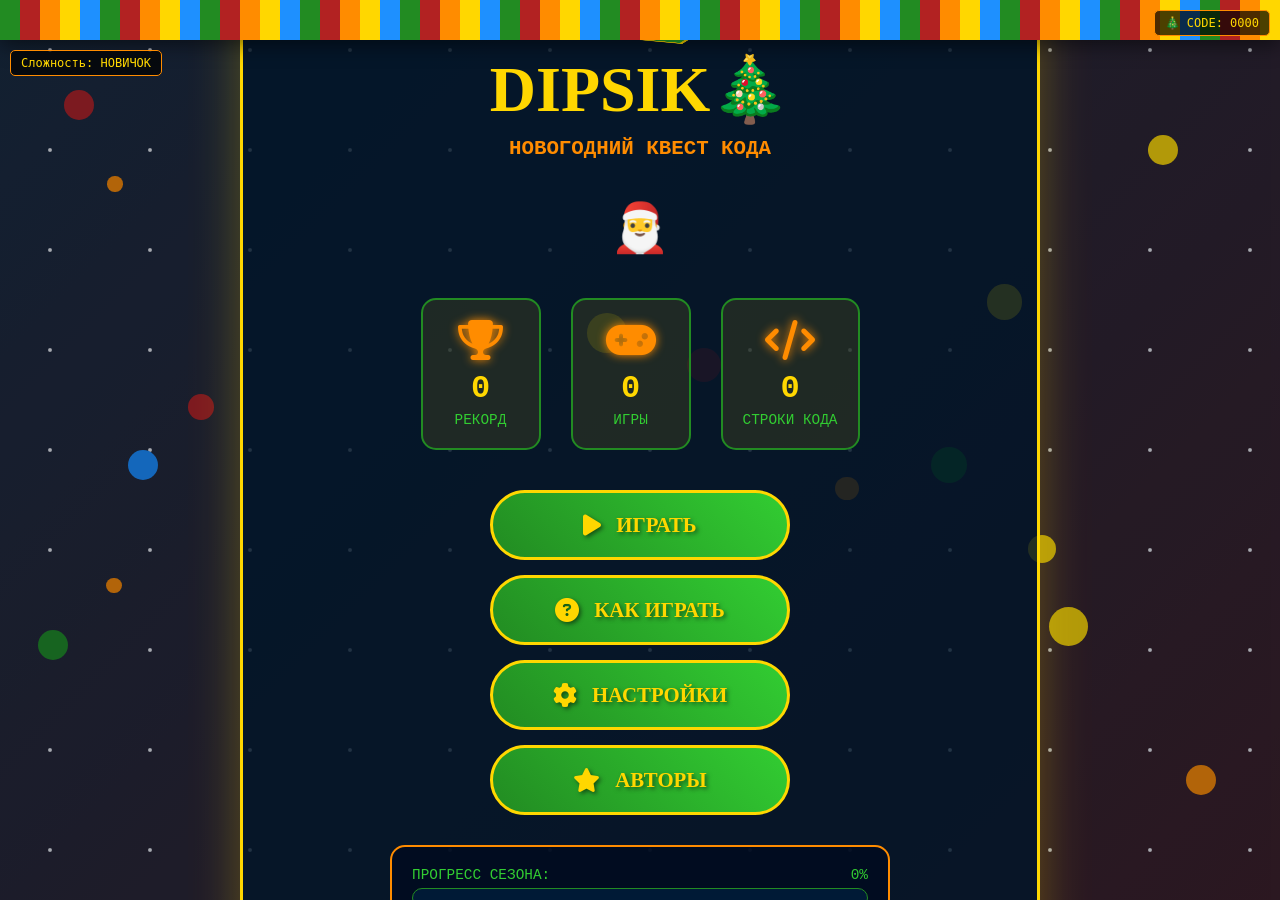
==== index.html @ 538354c1 "123" ====
<!DOCTYPE html>
<html lang="ru">
<head>
    <meta charset="UTF-8">
    <meta name="viewport" content="width=device-width, initial-scale=1.0">
    <title>🎄 ДИПСИК: НОВОГОДНИЙ КВЕСТ КОДА! 🎅</title>
    <link rel="stylesheet" href="style.css">
    <link rel="stylesheet" href="https://cdnjs.cloudflare.com/ajax/libs/font-awesome/6.4.0/css/all.min.css">
    <link href="https://fonts.googleapis.com/css2?family=Mountains+of+Christmas:wght@400;700&family=Orbitron:wght@400;700;900&display=swap" rel="stylesheet">
    <link rel="icon" type="image/x-icon" href="assets/images/favicon.ico">
    <style>
        /* ДОПОЛНИТЕЛЬНЫЕ СТИЛИ */
        .secret-code {
            position: fixed;
            top: 10px;
            right: 10px;
            background: rgba(0,0,0,0.7);
            padding: 5px 10px;
            border-radius: 5px;
            font-size: 12px;
            color: #FFD700;
            font-family: monospace;
            z-index: 1000;
            border: 1px solid #FF8C00;
        }
        
        .easter-egg {
            display: none;
            position: fixed;
            top: 50%;
            left: 50%;
            transform: translate(-50%, -50%);
            background: rgba(0,0,0,0.9);
            padding: 20px;
            border-radius: 10px;
            border: 3px solid #FFD700;
            z-index: 10000;
            color: white;
            text-align: center;
            max-width: 90%;
        }
        
        /* ТЕЛЕФОННОЕ УПРАВЛЕНИЕ */
        .game-controls {
            display: none !important;
            opacity: 1 !important;
            flex-direction: column;
            gap: 15px;
        }
        
        /* АНИМАЦИЯ ПОДАРКОВ */
        @keyframes pulse {
            0% { transform: scale(1); }
            50% { transform: scale(1.1); }
            100% { transform: scale(1); }
        }
        
        .pulse {
            animation: pulse 2s infinite;
        }
        
        /* БОЛЬШОЕ ИГРОВОЕ ПОЛЕ */
        #gameCanvas {
            width: 100% !important;
            max-width: 1200px !important;
            height: 70vh !important;
            max-height: 800px !important;
        }
        
        /* КНОПКИ ПОДЕЛИТЬСЯ */
        .telegram-share-btn {
            background: linear-gradient(45deg, #0088cc, #34AADF) !important;
            color: white !important;
            border: none !important;
        }
        
        .whatsapp-share-btn {
            background: linear-gradient(45deg, #25D366, #128C7E) !important;
            color: white !important;
            border: none !important;
        }
        
        .share-btn:hover {
            transform: translateY(-3px) !important;
        }
        
        /* АДАПТИВНОСТЬ */
        @media (max-width: 768px) {
            .control-btn {
                width: 70px !important;
                height: 70px !important;
                font-size: 1.5rem !important;
            }
            
            .action-btn, .special-btn {
                padding: 12px 20px !important;
                font-size: 1rem !important;
            }
            
            .menu-btn {
                padding: 15px 20px !important;
                font-size: 1.1rem !important;
            }
            
            #gameCanvas {
                height: 60vh !important;
            }
        }
        
        @media (max-width: 480px) {
            .control-btn {
                width: 60px !important;
                height: 60px !important;
                font-size: 1.3rem !important;
            }
            
            .menu-buttons {
                gap: 10px !important;
            }
            
            .menu-btn {
                width: 100% !important;
            }
            
            #gameCanvas {
                height: 55vh !important;
            }
        }
        
        /* ЁЛОЧНЫЕ ШАРЫ */
        .christmas-ball {
            position: fixed;
            width: 30px;
            height: 30px;
            border-radius: 50%;
            z-index: 1;
            pointer-events: none;
            animation: float 6s ease-in-out infinite;
        }
        
        @keyframes float {
            0%, 100% { transform: translateY(0) rotate(0deg); }
            50% { transform: translateY(-20px) rotate(180deg); }
        }
        
        /* ГИРЛЯНДА */
        .garland {
            position: fixed;
            top: 0;
            left: 0;
            width: 100%;
            height: 40px;
            background: repeating-linear-gradient(
                90deg,
                #228B22 0px, #228B22 20px,
                #B22222 20px, #B22222 40px,
                #FF8C00 40px, #FF8C00 60px,
                #FFD700 60px, #FFD700 80px,
                #1E90FF 80px, #1E90FF 100px
            );
            z-index: 999;
            box-shadow: 0 5px 20px rgba(0,0,0,0.5);
        }
        
        /* ИНДИКАТОР СЛОЖНОСТИ */
        .difficulty-indicator {
            position: fixed;
            top: 50px;
            left: 10px;
            background: rgba(0,0,0,0.7);
            padding: 5px 10px;
            border-radius: 5px;
            font-size: 12px;
            color: #FFD700;
            font-family: monospace;
            z-index: 1000;
            border: 1px solid #FF8C00;
        }
    </style>
</head>
<body>
    <!-- ГИРЛЯНДА -->
    <div class="garland"></div>
    
    <!-- ЁЛОЧНЫЕ ШАРЫ -->
    <div class="christmas-ball" style="top: 10%; left: 5%; background: #B22222;"></div>
    <div class="christmas-ball" style="top: 15%; right: 8%; background: #FFD700;"></div>
    <div class="christmas-ball" style="top: 70%; left: 3%; background: #228B22;"></div>
    <div class="christmas-ball" style="top: 85%; right: 5%; background: #FF8C00;"></div>
    <div class="christmas-ball" style="top: 50%; left: 10%; background: #1E90FF;"></div>
    
    <!-- СЕКРЕТНЫЙ ПАСХАЛЬНЫЙ КОД -->
    <div class="secret-code" id="secretCode">
        <span id="codeDisplay">🎄 CODE: 0000</span>
    </div>
    
    <!-- ИНДИКАТОР СЛОЖНОСТИ -->
    <div class="difficulty-indicator" id="difficultyIndicator">
        Сложность: <span id="difficultyLevel">НОВИЧОК</span>
    </div>
    
    <!-- УВЕДОМЛЕНИЯ -->
    <div class="collect-notification" id="collectNotification">🎁 +100 очков!</div>
    <div class="hurt-notification" id="hurtNotification">💔 -1 жизнь!</div>
    
    <!-- ЭКРАН МЕНЮ -->
    <div id="menuScreen" class="screen active">
        <div class="menu-container">
            <!-- АНИМИРОВАННОЕ ЛИЦО ДИПСИКА -->
            <div class="dipsik-logo">
                <div class="dipsik-3d">
                    <div class="cube">
                        <div class="face front">🎄</div>
                        <div class="face back">🎁</div>
                        <div class="face right">❄️</div>
                        <div class="face left">⭐</div>
                        <div class="face top">🎮</div>
                        <div class="face bottom">👾</div>
                    </div>
                </div>
                <h1 class="title-glitch">DIPSIK<span class="blink">🎄</span></h1>
                <h2 class="subtitle">НОВОГОДНИЙ КВЕСТ КОДА</h2>
                <div style="font-size: 3rem; margin-top: 10px;">🎅</div>
            </div>
            
            <!-- СТАТИСТИКА -->
            <div class="menu-stats">
                <div class="stat-box">
                    <i class="fas fa-trophy"></i>
                    <div class="stat-value" id="bestScore">0</div>
                    <div class="stat-label">РЕКОРД</div>
                </div>
                <div class="stat-box">
                    <i class="fas fa-gamepad"></i>
                    <div class="stat-value" id="totalGames">0</div>
                    <div class="stat-label">ИГРЫ</div>
                </div>
                <div class="stat-box">
                    <i class="fas fa-code"></i>
                    <div class="stat-value" id="linesCollected">0</div>
                    <div class="stat-label">СТРОКИ КОДА</div>
                </div>
            </div>
            
            <!-- КНОПКИ МЕНЮ -->
            <div class="menu-buttons">
                <button id="startGameBtn" class="menu-btn pulse">
                    <i class="fas fa-play"></i> ИГРАТЬ
                </button>
                <button id="howToPlayBtn" class="menu-btn">
                    <i class="fas fa-question-circle"></i> КАК ИГРАТЬ
                </button>
                <button id="settingsBtn" class="menu-btn">
                    <i class="fas fa-cog"></i> НАСТРОЙКИ
                </button>
                <button id="creditsBtn" class="menu-btn">
                    <i class="fas fa-star"></i> АВТОРЫ
                </button>
            </div>
            
            <!-- ПРОГРЕСС БАР -->
            <div class="progress-section">
                <div class="progress-label">ПРОГРЕСС СЕЗОНА: <span id="progressPercent">0%</span></div>
                <div class="progress-bar">
                    <div class="progress-fill" id="progressFill"></div>
                </div>
                <div class="progress-text" id="seasonMessage">Начинаем новогоднее кодирование! 🎄</div>
            </div>
            
            <!-- ЧИТ-КОДЫ -->
            <div class="cheat-codes">
                <input type="text" id="cheatInput" placeholder="🎅 Введи чит-код..." maxlength="15">
                <button id="cheatBtn"><i class="fas fa-magic"></i></button>
            </div>
        </div>
    </div>
    
    <!-- ЭКРАН ВЫБОРА РЕЖИМА -->
    <div id="modeScreen" class="screen">
        <div class="mode-container">
            <h2><i class="fas fa-chess-board"></i> ВЫБЕРИ РЕЖИМ</h2>
            
            <div class="mode-cards">
                <div class="mode-card" data-mode="classic">
                    <div class="mode-icon">🎮</div>
                    <h3>КЛАССИКА</h3>
                    <p>Собери все подарки, избегая багов</p>
                    <div class="mode-difficulty">🟢 ЛЕГКО</div>
                </div>
                
                <div class="mode-card" data-mode="time">
                    <div class="mode-icon">⏱️</div>
                    <h3>НА ВРЕМЯ</h3>
                    <p>Собери максимально за 60 секунд!</p>
                    <div class="mode-difficulty">🟡 СРЕДНЕ</div>
                </div>
                
                <div class="mode-card" data-mode="code">
                    <div class="mode-icon">💻</div>
                    <h3>КОД-БАТТЛ</h3>
                    <p>Решай задачи на скорость</p>
                    <div class="mode-difficulty">🔴 СЛОЖНО</div>
                </div>
                
                <div class="mode-card" data-mode="survival">
                    <div class="mode-icon">☠️</div>
                    <h3>ВЫЖИВАНИЕ</h3>
                    <p>Баги появляются всё быстрее!</p>
                    <div class="mode-difficulty">⚫ ХАРДКОР</div>
                </div>
            </div>
            
            <button id="backToMenuBtn" class="back-btn">
                <i class="fas fa-arrow-left"></i> НАЗАД
            </button>
        </div>
    </div>
    
    <!-- ИГРОВОЙ ЭКРАН -->
    <div id="gameScreen" class="screen">
        <!-- ИГРОВОЙ ХУД -->
        <div class="game-hud">
            <div class="hud-left">
                <div class="hud-item">
                    <span class="hud-label">РЕЖИМ:</span>
                    <span class="hud-value" id="gameMode">КЛАССИКА</span>
                </div>
                <div class="hud-item">
                    <span class="hud-label">УРОВЕНЬ:</span>
                    <span class="hud-value" id="gameLevel">1</span>
                </div>
            </div>
            
            <div class="hud-center">
                <div class="score-display" id="scoreDisplay">
                    <i class="fas fa-star"></i> <span id="scoreValue">000000</span>
                </div>
                <div class="time-display" id="timeDisplay">
                    <i class="fas fa-clock"></i> <span id="timeValue">∞</span>с
                </div>
            </div>
            
            <div class="hud-right">
                <div class="hud-item">
                    <span class="hud-label">ЖИЗНИ:</span>
                    <div class="hearts" id="heartsContainer">
                        <i class="fas fa-heart"></i>
                        <i class="fas fa-heart"></i>
                        <i class="fas fa-heart"></i>
                    </div>
                </div>
                <div class="hud-item">
                    <span class="hud-label">ПОДАРКИ:</span>
                    <span class="hud-value"><span id="giftsCount">0</span></span>
                </div>
            </div>
            
            <button id="gamePauseBtn" class="hud-btn">
                <i class="fas fa-pause"></i>
            </button>
        </div>
        
        <!-- ИГРОВОЕ ПОЛЕ -->
        <div class="game-field">
            <canvas id="gameCanvas"></canvas>
            
            <!-- ПРОГРЕСС БАР -->
            <div class="progress-container" id="levelProgress">
                <div class="progress-label">
                    <span>Прогресс уровня:</span>
                    <span id="progressText">0/5 подарков</span>
                </div>
                <div class="progress-track">
                    <div class="progress-fill" id="levelProgressFill"></div>
                </div>
            </div>
        </div>
        
        <!-- УПРАВЛЕНИЕ -->
        <div class="game-controls">
            <div class="control-row">
                <button id="moveLeftBtn" class="control-btn">
                    <i class="fas fa-arrow-left"></i>
                </button>
                <button id="moveUpBtn" class="control-btn">
                    <i class="fas fa-arrow-up"></i>
                </button>
                <button id="moveRightBtn" class="control-btn">
                    <i class="fas fa-arrow-right"></i>
                </button>
            </div>
            <div class="control-row">
                <button id="actionBtn" class="action-btn">
                    <i class="fas fa-bolt"></i> СУПЕР-ПРЫЖОК
                </button>
                <button id="specialBtn" class="special-btn">
                    <i class="fas fa-code"></i> ДЕБАГ
                </button>
            </div>
        </div>
    </div>
    
    <!-- ЭКРАН ПАУЗЫ -->
    <div id="pauseScreen" class="screen">
        <div class="pause-container">
            <h2 class="pause-title"><i class="fas fa-pause"></i> ПАУЗА</h2>
            
            <div class="pause-stats">
                <div class="pause-stat">
                    <div class="stat-name">Собрано подарков</div>
                    <div class="stat-value" id="pauseGifts">0</div>
                </div>
                <div class="pause-stat">
                    <div class="stat-name">Уничтожено багов</div>
                    <div class="stat-value" id="pauseBugs">0</div>
                </div>
                <div class="pause-stat">
                    <div class="stat-name">Время игры</div>
                    <div class="stat-value" id="pauseTime">0:00</div>
                </div>
                <div class="pause-stat">
                    <div class="stat-name">Точность</div>
                    <div class="stat-value" id="pauseAccuracy">100%</div>
                </div>
                <div class="pause-stat">
                    <div class="stat-name">Сложность</div>
                    <div class="stat-value" id="pauseDifficulty">НОВИЧОК</div>
                </div>
            </div>
            
            <div class="pause-buttons">
                <button id="resumeBtn" class="pause-btn">
                    <i class="fas fa-play"></i> ПРОДОЛЖИТЬ
                </button>
                <button id="restartBtn" class="pause-btn">
                    <i class="fas fa-redo"></i> ЗАНОВО
                </button>
                <button id="quitBtn" class="pause-btn">
                    <i class="fas fa-home"></i> В МЕНЮ
                </button>
                <button id="saveBtn" class="pause-btn">
                    <i class="fas fa-save"></i> СОХРАНИТЬ
                </button>
            </div>
            
            <div class="pause-tips">
                <h4><i class="fas fa-lightbulb"></i> ПОДСКАЗКА</h4>
                <p id="pauseTip">Используй кнопки для управления на телефоне! 📱</p>
            </div>
        </div>
    </div>
    
    <!-- ЭКРАН КОНЦА ИГРЫ -->
    <div id="gameOverScreen" class="screen">
        <div class="gameover-container">
            <h1 id="gameOverTitle">ИГРА ОКОНЧЕНА!</h1>
            
            <div class="result-icon" id="resultIcon">
                <i class="fas fa-trophy"></i>
            </div>
            
            <div class="final-stats">
                <div class="final-stat">
                    <span>ОЧКИ:</span>
                    <span class="final-value" id="finalScore">0</span>
                </div>
                <div class="final-stat">
                    <span>УРОВЕНЬ:</span>
                    <span class="final-value" id="finalLevel">1</span>
                </div>
                <div class="final-stat">
                    <span>ПОДАРКИ:</span>
                    <span class="final-value" id="finalGifts">0</span>
                </div>
                <div class="final-stat">
                    <span>ЖИЗНИ ОСТАЛОСЬ:</span>
                    <span class="final-value" id="finalLives">0</span>
                </div>
                <div class="final-stat">
                    <span>ДОСТИГНУТАЯ СЛОЖНОСТЬ:</span>
                    <span class="final-value" id="finalDifficulty">НОВИЧОК</span>
                </div>
            </div>
            
            <!-- КНОПКИ ПОДЕЛИТЬСЯ -->
            <div class="share-section">
                <h3><i class="fas fa-share-alt"></i> ПОДЕЛИТЬСЯ РЕЗУЛЬТАТОМ</h3>
                <div class="share-buttons">
                    <button id="shareTelegramBtn" class="telegram-share-btn">
                        <i class="fab fa-telegram"></i> ТЕЛЕГРАМ
                    </button>
                    <button id="shareWhatsappBtn" class="whatsapp-share-btn">
                        <i class="fab fa-whatsapp"></i> WHATSAPP
                    </button>
                </div>
                <p>Расскажи друзьям о своих новогодних достижениях! 🎅</p>
            </div>
            
            <div class="gameover-buttons">
                <button id="playAgainBtn" class="gameover-btn">
                    <i class="fas fa-redo"></i> ИГРАТЬ СНОВА
                </button>
                <button id="menuBtn" class="gameover-btn">
                    <i class="fas fa-home"></i> МЕНЮ
                </button>
            </div>
        </div>
    </div>
    
    <!-- ПАСХАЛЬНОЕ ЯЙЦО -->
    <div class="easter-egg" id="easterEgg">
        <h2><i class="fas fa-egg"></i> СЕКРЕТ НАЙДЕН! 🎄</h2>
        <p id="easterMessage">Ты нашёл секретное послание от Дипсика!</p>
        <button id="closeEasterBtn">ЗАКРЫТЬ</button>
    </div>
    
    <!-- АУДИО ЭЛЕМЕНТЫ -->
    <audio id="jumpSound" preload="auto"></audio>
    <audio id="collectSound" preload="auto"></audio>
    <audio id="hurtSound" preload="auto"></audio>
    <audio id="victorySound" preload="auto"></audio>
    <audio id="bgMusic" loop preload="auto"></audio>
    
    <!-- СКРИПТЫ -->
    <script src="mobilecontrol.js"></script>
    <script src="game.js"></script>
    
    <script>
        // Создаём больше ёлочных шаров
        function createChristmasBalls(count) {
            for (let i = 0; i < count; i++) {
                setTimeout(() => {
                    const ball = document.createElement('div');
                    ball.className = 'christmas-ball';
                    
                    const colors = ['#B22222', '#FFD700', '#228B22', '#FF8C00', '#1E90FF'];
                    const color = colors[Math.floor(Math.random() * colors.length)];
                    ball.style.background = color;
                    
                    const size = Math.random() * 25 + 15;
                    ball.style.width = `${size}px`;
                    ball.style.height = `${size}px`;
                    
                    ball.style.top = `${Math.random() * 90 + 5}%`;
                    ball.style.left = `${Math.random() * 90 + 5}%`;
                    ball.style.animationDelay = `${Math.random() * 6}s`;
                    
                    document.body.appendChild(ball);
                }, i * 100);
            }
        }
        
        document.addEventListener('DOMContentLoaded', () => {
            createChristmasBalls(10);
        });
    </script>
</body>
</html>
---- style.css ----
/* =========================================== */
/* DIPSIK: НОВОГОДНИЙ КВЕСТ - ОСНОВНЫЕ СТИЛИ */
/* =========================================== */

/* 1. СБРОС И БАЗА */
* {
    margin: 0;
    padding: 0;
    box-sizing: border-box;
    user-select: none;
    -webkit-tap-highlight-color: transparent;
}

html, body {
    width: 100%;
    height: 100%;
    overflow-x: hidden;
}

body {
    font-family: 'Courier New', Monaco, monospace;
    background: linear-gradient(-45deg, #1a3d1a, #2a2a00, #4a1a1a, #1a2a3a);
    background-size: 400% 400%;
    animation: gradientShift 20s ease infinite;
    color: #ffffff;
    position: relative;
    min-height: 100vh;
}

@keyframes gradientShift {
    0% { background-position: 0% 50%; }
    50% { background-position: 100% 50%; }
    100% { background-position: 0% 50%; }
}

/* СНЕГ */
body::before {
    content: "";
    position: fixed;
    top: 0;
    left: 0;
    width: 100%;
    height: 100%;
    background-image: 
        url('data:image/svg+xml;utf8,<svg xmlns="http://www.w3.org/2000/svg" width="100" height="100" viewBox="0 0 100 100"><circle cx="50" cy="50" r="2" fill="white" opacity="0.8"/></svg>'),
        url('data:image/svg+xml;utf8,<svg xmlns="http://www.w3.org/2000/svg" width="100" height="100" viewBox="0 0 100 100"><circle cx="50" cy="50" r="1" fill="white" opacity="0.6"/></svg>'),
        url('data:image/svg+xml;utf8,<svg xmlns="http://www.w3.org/2000/svg" width="100" height="100" viewBox="0 0 100 100"><circle cx="50" cy="50" r="1.5" fill="white" opacity="0.4"/></svg>');
    animation: snowFall 20s linear infinite;
    pointer-events: none;
    z-index: -1;
}

@keyframes snowFall {
    0% { background-position: 0px 0px, 0px 0px, 0px 0px; }
    100% { background-position: 500px 1000px, 400px 400px, 300px 300px; }
}

/* 2. ЭКРАНЫ */
.screen {
    position: fixed;
    top: 0;
    left: 0;
    width: 100%;
    height: 100%;
    display: none;
    flex-direction: column;
    justify-content: center;
    align-items: center;
    padding: 20px;
    z-index: 100;
    background: rgba(0, 10, 30, 0.3);
}

.screen.active {
    display: flex;
    animation: fadeIn 0.5s ease;
}

@keyframes fadeIn {
    from { opacity: 0; transform: translateY(20px); }
    to { opacity: 1; transform: translateY(0); }
}

/* 3. МЕНЮ */
.menu-container {
    max-width: 800px;
    width: 100%;
    text-align: center;
    background: rgba(0, 20, 40, 0.8);
    border-radius: 25px;
    padding: 40px 30px;
    border: 3px solid #FFD700;
    box-shadow: 0 0 50px rgba(255, 215, 0, 0.3);
}

.dipsik-logo {
    margin-bottom: 40px;
}

.dipsik-3d {
    width: 150px;
    height: 150px;
    margin: 0 auto 30px;
    perspective: 1000px;
}

.cube {
    width: 100%;
    height: 100%;
    position: relative;
    transform-style: preserve-3d;
    animation: rotateCube 10s infinite linear;
    transform: rotateX(20deg) rotateY(20deg);
}

@keyframes rotateCube {
    0% { transform: rotateX(20deg) rotateY(0deg); }
    100% { transform: rotateX(20deg) rotateY(360deg); }
}

.face {
    position: absolute;
    width: 150px;
    height: 150px;
    background: linear-gradient(45deg, #228B22, #32CD32);
    border: 4px solid #FFD700;
    display: flex;
    align-items: center;
    justify-content: center;
    font-size: 2.5rem;
    font-weight: bold;
    color: #FFD700;
    text-shadow: 2px 2px 4px rgba(0,0,0,0.5);
}

.front  { transform: translateZ(75px); }
.back   { transform: rotateY(180deg) translateZ(75px); }
.right  { transform: rotateY(90deg) translateZ(75px); }
.left   { transform: rotateY(-90deg) translateZ(75px); }
.top    { transform: rotateX(90deg) translateZ(75px); }
.bottom { transform: rotateX(-90deg) translateZ(75px); }

/* НОВОГОДНИЙ ГЛИТЧ */
@keyframes glitch {
    0% { 
        text-shadow: 2px 0 #228B22, -2px 0 #B22222;
        transform: translate(0);
    }
    20% { 
        text-shadow: -2px 0 #228B22, 2px 0 #B22222;
        transform: translate(2px, 0);
    }
    40% { 
        text-shadow: 2px 0 #FF8C00, -2px 0 #FFD700;
        transform: translate(-2px, 0);
    }
    60% { 
        text-shadow: -2px 0 #FF8C00, 2px 0 #FFD700;
        transform: translate(0, 2px);
    }
    80% { 
        text-shadow: 2px 0 #228B22, -2px 0 #B22222;
        transform: translate(0, -2px);
    }
    100% { 
        text-shadow: -2px 0 #228B22, 2px 0 #B22222;
        transform: translate(0);
    }
}

.title-glitch {
    font-size: 4rem;
    margin-bottom: 10px;
    color: #FFD700;
    font-family: 'Mountains of Christmas', cursive;
    animation: glitch 3s infinite;
}

.subtitle {
    font-size: 1.3rem;
    color: #FF8C00;
    margin-bottom: 40px;
    font-weight: bold;
}

/* 4. СТАТИСТИКА */
.menu-stats {
    display: flex;
    justify-content: center;
    gap: 30px;
    margin-bottom: 40px;
    flex-wrap: wrap;
}

.stat-box {
    background: rgba(255, 215, 0, 0.1);
    border-radius: 15px;
    padding: 20px;
    min-width: 120px;
    border: 2px solid #228B22;
    text-align: center;
}

.stat-box i {
    font-size: 2.5rem;
    color: #FF8C00;
    margin-bottom: 10px;
    text-shadow: 0 0 10px #FF8C00;
}

.stat-value {
    font-size: 2rem;
    font-weight: bold;
    color: #FFD700;
    margin-bottom: 5px;
}

.stat-label {
    font-size: 0.9rem;
    color: #32CD32;
    text-transform: uppercase;
}

/* 5. КНОПКИ МЕНЮ */
.menu-buttons {
    display: flex;
    flex-direction: column;
    align-items: center;
    gap: 15px;
    margin-bottom: 30px;
}

.menu-btn {
    width: 300px;
    padding: 20px 30px;
    font-size: 1.3rem;
    font-weight: bold;
    background: linear-gradient(45deg, #228B22, #32CD32);
    color: #FFD700;
    border: 3px solid #FFD700;
    border-radius: 50px;
    cursor: pointer;
    display: flex;
    align-items: center;
    justify-content: center;
    gap: 15px;
    transition: all 0.3s;
    font-family: 'Mountains of Christmas', cursive;
    text-shadow: 2px 2px 4px rgba(0,0,0,0.5);
}

.menu-btn:hover {
    transform: translateY(-5px) scale(1.05);
    box-shadow: 0 10px 25px rgba(34, 139, 34, 0.8);
    border-color: #FF8C00;
}

.menu-btn i {
    font-size: 1.5rem;
}

/* ПУЛЬСАЦИЯ */
@keyframes pulse {
    0% { box-shadow: 0 0 0 0 rgba(34, 139, 34, 0.7); }
    70% { box-shadow: 0 0 0 20px rgba(34, 139, 34, 0); }
    100% { box-shadow: 0 0 0 0 rgba(34, 139, 34, 0); }
}

.pulse {
    animation: pulse 2s infinite;
}

/* 6. ПРОГРЕСС БАР */
.progress-section {
    background: rgba(0, 10, 30, 0.8);
    border-radius: 15px;
    padding: 20px;
    margin: 30px auto;
    border: 2px solid #FF8C00;
    max-width: 500px;
}

.progress-label {
    font-size: 1rem;
    color: #32CD32;
    margin-bottom: 10px;
    display: flex;
    justify-content: space-between;
}

.progress-bar {
    width: 100%;
    height: 20px;
    background: rgba(0, 30, 60, 0.8);
    border-radius: 10px;
    overflow: hidden;
    margin-bottom: 10px;
    border: 1px solid #228B22;
}

.progress-fill {
    height: 100%;
    width: 0%;
    background: linear-gradient(90deg, #228B22, #FF8C00, #FFD700, #B22222);
    border-radius: 10px;
    transition: width 1s ease-in-out;
}

.progress-text {
    color: #FFD700;
    font-size: 0.9rem;
    text-align: center;
}

/* 7. ЧИТ-КОДЫ */
.cheat-codes {
    display: flex;
    gap: 10px;
    justify-content: center;
    margin-top: 20px;
}

#cheatInput {
    padding: 10px 15px;
    font-family: 'Courier New', monospace;
    font-size: 1rem;
    background: rgba(0, 0, 0, 0.7);
    border: 2px solid #FF8C00;
    border-radius: 5px;
    color: #FFD700;
    width: 200px;
    text-align: center;
}

#cheatInput::placeholder {
    color: #FF8C00;
}

#cheatBtn {
    padding: 10px 20px;
    background: linear-gradient(45deg, #B22222, #DC143C);
    border: none;
    border-radius: 5px;
    color: #FFD700;
    cursor: pointer;
    font-weight: bold;
    transition: all 0.3s;
}

#cheatBtn:hover {
    transform: scale(1.1);
    box-shadow: 0 0 15px #B22222;
}

/* 8. ВЫБОР РЕЖИМА */
.mode-container {
    max-width: 900px;
    width: 100%;
    padding: 40px;
    background: rgba(0, 20, 40, 0.9);
    border-radius: 25px;
    border: 3px solid #FFD700;
    text-align: center;
}

.mode-container h2 {
    margin-bottom: 40px;
    color: #FFD700;
    font-size: 2rem;
    text-shadow: 2px 2px 4px rgba(0,0,0,0.5);
}

.mode-cards {
    display: grid;
    grid-template-columns: repeat(auto-fit, minmax(200px, 1fr));
    gap: 25px;
    margin-bottom: 40px;
}

.mode-card {
    background: rgba(34, 139, 34, 0.8);
    border-radius: 15px;
    padding: 25px;
    text-align: center;
    cursor: pointer;
    transition: all 0.3s;
    border: 2px solid #FFD700;
    display: flex;
    flex-direction: column;
    align-items: center;
    justify-content: center;
}

.mode-card:hover {
    transform: translateY(-10px);
    box-shadow: 0 15px 30px rgba(34, 139, 34, 0.5);
}

.mode-icon {
    font-size: 3rem;
    margin-bottom: 15px;
}

.mode-card h3 {
    color: #FFD700;
    margin-bottom: 10px;
    font-size: 1.5rem;
}

.mode-card p {
    color: #FF8C00;
    font-size: 0.9rem;
    margin-bottom: 15px;
}

.mode-difficulty {
    padding: 5px 10px;
    border-radius: 20px;
    font-size: 0.8rem;
    font-weight: bold;
    margin-top: 10px;
    color: #FFD700;
    background: rgba(0,0,0,0.3);
}

/* 9. BACK BUTTON */
.back-btn {
    padding: 15px 30px;
    background: rgba(255, 255, 255, 0.1);
    border: 2px solid #FF8C00;
    border-radius: 50px;
    color: #FFD700;
    cursor: pointer;
    font-size: 1rem;
    display: flex;
    align-items: center;
    justify-content: center;
    gap: 10px;
    margin: 0 auto;
    transition: all 0.3s;
}

.back-btn:hover {
    background: rgba(255, 255, 255, 0.2);
    transform: translateY(-3px);
}

/* 10. ИГРОВОЙ ЭКРАН */
#gameScreen {
    background: rgba(0, 10, 30, 0.9);
}

.game-hud {
    width: 100%;
    padding: 15px 25px;
    background: linear-gradient(90deg, 
        rgba(34, 139, 34, 0.9) 0%,
        rgba(255, 140, 0, 0.9) 50%,
        rgba(178, 34, 34, 0.9) 100%);
    border-bottom: 5px solid #FFD700;
    display: flex;
    justify-content: space-between;
    align-items: center;
    flex-wrap: wrap;
}

.hud-left, .hud-right {
    display: flex;
    gap: 30px;
    flex-wrap: wrap;
}

.hud-center {
    display: flex;
    gap: 40px;
    flex-wrap: wrap;
    justify-content: center;
}

.hud-item {
    display: flex;
    flex-direction: column;
    align-items: center;
    min-width: 100px;
}

.hud-label {
    font-size: 0.8rem;
    color: #FFD700;
    margin-bottom: 5px;
    text-transform: uppercase;
    font-weight: bold;
    text-shadow: 1px 1px 3px rgba(0,0,0,0.5);
}

.hud-value {
    font-size: 1.5rem;
    font-weight: bold;
    color: #FFFFFF;
    text-shadow: 2px 2px 4px rgba(0,0,0,0.7);
}

.score-display {
    background: linear-gradient(45deg, #FFD700, #FFA500);
    padding: 10px 25px;
    border-radius: 50px;
    font-size: 1.8rem;
    font-weight: bold;
    color: #B22222;
    display: flex;
    align-items: center;
    gap: 15px;
    border: 3px solid #FF8C00;
}

.time-display {
    background: linear-gradient(45deg, #1E90FF, #00BFFF);
    padding: 10px 25px;
    border-radius: 50px;
    font-size: 1.8rem;
    font-weight: bold;
    color: #FFD700;
    display: flex;
    align-items: center;
    gap: 15px;
    border: 3px solid #228B22;
}

.hearts {
    display: flex;
    gap: 10px;
    font-size: 1.8rem;
}

.hearts i {
    color: #B22222;
    text-shadow: 0 0 10px #B22222;
}

.hearts i.lost {
    color: #666;
    opacity: 0.5;
}

.hud-btn {
    background: linear-gradient(45deg, #B22222, #DC143C);
    border: none;
    border-radius: 50%;
    width: 50px;
    height: 50px;
    color: #FFD700;
    font-size: 1.5rem;
    cursor: pointer;
    display: flex;
    align-items: center;
    justify-content: center;
    transition: all 0.3s;
}

.hud-btn:hover {
    transform: scale(1.1);
    box-shadow: 0 0 20px #B22222;
}

/* 11. КАНВАС */
#gameCanvas {
    background: linear-gradient(180deg, #0a2a1a 0%, #1a4a2a 100%);
    border: 5px solid #FFD700;
    border-radius: 15px;
    box-shadow: 
        0 0 30px #FF8C00,
        0 0 60px #228B22,
        0 0 90px #B22222,
        inset 0 0 20px rgba(255, 215, 0, 0.3);
    max-width: 1200px;
    width: 95%;
    height: calc(100vh - 250px);
    min-height: 500px;
    display: block;
    margin: 20px auto;
}

/* 12. УПРАВЛЕНИЕ */
.game-controls {
    padding: 20px;
    background: rgba(0, 10, 30, 0.9);
    border-top: 3px solid #FFD700;
    width: 100%;
    display: flex;
    flex-direction: column;
    gap: 15px;
}

.control-row {
    display: flex;
    justify-content: center;
    gap: 30px;
    margin-bottom: 0;
}

.control-btn {
    width: 80px;
    height: 80px;
    border-radius: 50%;
    border: 3px solid #FFD700;
    background: linear-gradient(45deg, #228B22, #32CD32);
    color: #FFD700;
    font-size: 2rem;
    cursor: pointer;
    display: flex;
    align-items: center;
    justify-content: center;
    transition: all 0.2s;
}

.control-btn:active {
    transform: scale(0.95);
    background: linear-gradient(45deg, #32CD32, #228B22);
}

.action-btn, .special-btn {
    padding: 15px 30px;
    border: none;
    border-radius: 50px;
    color: #FFD700;
    font-size: 1.2rem;
    font-weight: bold;
    cursor: pointer;
    display: flex;
    align-items: center;
    justify-content: center;
    gap: 15px;
    transition: all 0.3s;
    min-width: 200px;
}

.action-btn {
    background: linear-gradient(45deg, #B22222, #DC143C);
}

.special-btn {
    background: linear-gradient(45deg, #1E90FF, #00BFFF);
}

.action-btn:hover, .special-btn:hover {
    transform: translateY(-3px);
    box-shadow: 0 10px 20px rgba(0,0,0,0.3);
}

/* 13. ПРОГРЕСС БАР В ИГРЕ */
.progress-container {
    position: absolute;
    bottom: 120px;
    left: 50%;
    transform: translateX(-50%);
    width: 80%;
    max-width: 600px;
    background: rgba(0, 0, 0, 0.7);
    padding: 10px 15px;
    border-radius: 10px;
    border: 2px solid #FFD700;
    z-index: 50;
}

.progress-label {
    color: #32CD32;
    font-size: 0.9rem;
    margin-bottom: 5px;
    display: flex;
    justify-content: space-between;
}

.progress-track {
    width: 100%;
    height: 15px;
    background: rgba(0, 30, 60, 0.8);
    border-radius: 7px;
    overflow: hidden;
}

.progress-fill {
    height: 100%;
    width: 0%;
    background: linear-gradient(90deg, #228B22, #FF8C00);
    border-radius: 7px;
    transition: width 0.3s;
}

/* 14. УВЕДОМЛЕНИЯ */
.collect-notification {
    position: fixed;
    top: 100px;
    left: 50%;
    transform: translateX(-50%);
    background: rgba(34, 139, 34, 0.2);
    border: 2px solid #32CD32;
    color: #32CD32;
    padding: 10px 20px;
    border-radius: 20px;
    font-weight: bold;
    display: none;
    z-index: 1000;
    animation: fadeUp 1s forwards;
}

.hurt-notification {
    position: fixed;
    top: 150px;
    left: 50%;
    transform: translateX(-50%);
    background: rgba(178, 34, 34, 0.2);
    border: 2px solid #DC143C;
    color: #DC143C;
    padding: 10px 20px;
    border-radius: 20px;
    font-weight: bold;
    display: none;
    z-index: 1000;
    animation: shake 0.5s forwards;
}

@keyframes fadeUp {
    0% { opacity: 0; transform: translateX(-50%) translateY(-20px); }
    50% { opacity: 1; transform: translateX(-50%) translateY(0); }
    100% { opacity: 0; transform: translateX(-50%) translateY(-20px); }
}

@keyframes shake {
    0%, 100% { transform: translateX(-50%); }
    25% { transform: translateX(calc(-50% - 5px)); }
    75% { transform: translateX(calc(-50% + 5px)); }
}

/* 15. ЭКРАН ПАУЗЫ */
.pause-container {
    background: rgba(0, 10, 30, 0.95);
    border: 4px solid #FFD700;
    border-radius: 20px;
    padding: 40px;
    max-width: 600px;
    width: 90%;
    text-align: center;
}

.pause-title {
    color: #FFD700;
    font-size: 2.5rem;
    margin-bottom: 30px;
}

.pause-stats {
    display: grid;
    grid-template-columns: repeat(2, 1fr);
    gap: 20px;
    margin-bottom: 30px;
}

.pause-stat {
    background: rgba(0, 30, 60, 0.7);
    padding: 20px;
    border-radius: 15px;
    border: 2px solid #228B22;
}

.stat-name {
    color: #32CD32;
    font-size: 0.9rem;
    margin-bottom: 10px;
    text-transform: uppercase;
}

.stat-value {
    color: #FFD700;
    font-size: 2rem;
    font-weight: bold;
}

.pause-buttons {
    display: grid;
    grid-template-columns: repeat(2, 1fr);
    gap: 15px;
    margin-bottom: 30px;
}

.pause-btn {
    padding: 15px;
    border: none;
    border-radius: 10px;
    color: #FFD700;
    font-size: 1rem;
    font-weight: bold;
    cursor: pointer;
    display: flex;
    align-items: center;
    justify-content: center;
    gap: 10px;
    transition: all 0.3s;
}

#resumeBtn { background: linear-gradient(45deg, #228B22, #32CD32); }
#restartBtn { background: linear-gradient(45deg, #FF8C00, #FFA500); }
#quitBtn { background: linear-gradient(45deg, #B22222, #DC143C); }
#saveBtn { background: linear-gradient(45deg, #1E90FF, #00BFFF); }

.pause-btn:hover {
    transform: translateY(-3px);
    box-shadow: 0 5px 15px rgba(0,0,0,0.3);
}

.pause-tips {
    background: rgba(255, 215, 0, 0.1);
    padding: 20px;
    border-radius: 15px;
    border: 2px solid #FF8C00;
}

.pause-tips h4 {
    color: #FF8C00;
    margin-bottom: 10px;
}

.pause-tips p {
    color: #32CD32;
    font-size: 0.9rem;
}

/* 16. ЭКРАН КОНЦА ИГРЫ */
.gameover-container {
    background: linear-gradient(135deg, 
        rgba(34, 139, 34, 0.95) 0%,
        rgba(255, 140, 0, 0.95) 50%,
        rgba(178, 34, 34, 0.95) 100%);
    border: 5px solid #FFD700;
    border-radius: 20px;
    padding: 40px;
    max-width: 700px;
    width: 90%;
    text-align: center;
}

#gameOverTitle {
    color: #FFD700;
    font-size: 3rem;
    margin-bottom: 30px;
    text-shadow: 3px 3px 6px rgba(0,0,0,0.5);
}

.result-icon {
    margin-bottom: 30px;
}

.final-stats {
    display: grid;
    grid-template-columns: repeat(2, 1fr);
    gap: 20px;
    margin-bottom: 30px;
    background: rgba(0, 30, 60, 0.7);
    padding: 20px;
    border-radius: 15px;
    border: 2px solid #FF8C00;
}

.final-stat {
    display: flex;
    justify-content: space-between;
    align-items: center;
    padding: 10px;
    font-size: 1.2rem;
}

.final-stat span:first-child {
    color: #32CD32;
    font-weight: bold;
}

.final-value {
    color: #FFD700;
    font-weight: bold;
    font-size: 1.5rem;
    text-shadow: 1px 1px 3px rgba(0,0,0,0.5);
}

/* 17. КНОПКИ ПОДЕЛИТЬСЯ */
.share-section {
    background: rgba(255, 215, 0, 0.1);
    border: 3px solid #FFD700;
    border-radius: 20px;
    padding: 25px;
    margin: 30px 0;
    text-align: center;
}

.share-section h3 {
    color: #FFD700;
    margin-bottom: 20px;
    font-size: 1.5rem;
}

.share-buttons {
    display: flex;
    flex-wrap: wrap;
    gap: 15px;
    justify-content: center;
    margin-bottom: 15px;
}

.telegram-share-btn, .whatsapp-share-btn {
    padding: 15px 30px;
    border-radius: 50px;
    font-weight: bold;
    cursor: pointer;
    display: flex;
    align-items: center;
    justify-content: center;
    gap: 10px;
    transition: all 0.3s;
    font-size: 1.1rem;
    border: none;
}

.telegram-share-btn:hover, .whatsapp-share-btn:hover {
    transform: translateY(-3px);
    box-shadow: 0 5px 15px rgba(0,0,0,0.3);
}

.share-section p {
    color: #32CD32;
    font-size: 0.9rem;
}

/* 18. КНОПКИ КОНЦА ИГРЫ */
.gameover-buttons {
    display: flex;
    flex-wrap: wrap;
    gap: 20px;
    justify-content: center;
    margin-top: 20px;
}

.gameover-btn {
    padding: 15px 30px;
    border: none;
    border-radius: 50px;
    color: #FFD700;
    font-size: 1.2rem;
    font-weight: bold;
    cursor: pointer;
    display: flex;
    align-items: center;
    justify-content: center;
    gap: 15px;
    transition: all 0.3s;
    min-width: 200px;
}

#playAgainBtn {
    background: linear-gradient(45deg, #228B22, #32CD32);
}

#menuBtn {
    background: linear-gradient(45deg, #FF8C00, #FFA500);
}

.gameover-btn:hover {
    transform: translateY(-3px);
    box-shadow: 0 10px 20px rgba(0,0,0,0.3);
}

/* 19. АДАПТИВНОСТЬ */
@media (max-width: 768px) {
    .title-glitch { font-size: 2.8rem; }
    .dipsik-3d { width: 120px; height: 120px; }
    .face { width: 120px; height: 120px; font-size: 2rem; }
    
    .menu-btn { 
        width: 100%; 
        max-width: 300px;
        padding: 15px 20px;
        font-size: 1.1rem;
    }
    
    .hud-center { 
        flex-direction: column; 
        gap: 10px;
        order: -1;
        width: 100%;
        margin-bottom: 15px;
    }
    
    .score-display, .time-display { 
        font-size: 1.3rem; 
        padding: 8px 15px;
        width: 100%;
        justify-content: center;
    }
    
    .control-btn { 
        width: 70px; 
        height: 70px; 
        font-size: 1.5rem; 
    }
    
    .action-btn, .special-btn {
        padding: 12px 20px;
        font-size: 1rem;
        min-width: 150px;
    }
    
    .game-hud {
        padding: 10px 15px;
    }
    
    .hud-left, .hud-right {
        gap: 15px;
        justify-content: center;
        width: 100%;
    }
    
    .hud-item {
        min-width: 80px;
    }
    
    #gameCanvas {
        height: calc(100vh - 300px);
        min-height: 400px;
    }
    
    .progress-container {
        bottom: 100px;
        width: 90%;
    }
    
    .collect-notification, .hurt-notification {
        font-size: 0.9rem;
        padding: 8px 15px;
    }
    
    .menu-container, .mode-container {
        padding: 20px;
        margin: 10px;
    }
    
    .mode-cards {
        grid-template-columns: repeat(2, 1fr);
    }
    
    .pause-stats, .final-stats {
        grid-template-columns: 1fr;
    }
    
    .pause-buttons {
        grid-template-columns: 1fr;
    }
    
    .gameover-buttons {
        flex-direction: column;
        align-items: center;
    }
    
    .gameover-btn {
        width: 100%;
        max-width: 300px;
    }
    
    .garland {
        height: 25px;
    }
}

@media (max-width: 480px) {
    .title-glitch { font-size: 2.2rem; }
    .subtitle { font-size: 1rem; }
    
    .menu-stats {
        gap: 15px;
    }
    
    .stat-box {
        min-width: 100px;
        padding: 15px;
    }
    
    .stat-value {
        font-size: 1.5rem;
    }
    
    .control-btn { 
        width: 60px; 
        height: 60px; 
        font-size: 1.3rem; 
    }
    
    .control-row {
        gap: 20px;
    }
    
    .action-btn, .special-btn {
        padding: 10px 15px;
        font-size: 0.9rem;
        min-width: 130px;
    }
    
    .mode-cards {
        grid-template-columns: 1fr;
    }
    
    #gameCanvas {
        height: calc(100vh - 280px);
        min-height: 350px;
    }
    
    .progress-container {
        bottom: 80px;
        padding: 8px 10px;
    }
    
    .cheat-codes {
        flex-direction: column;
        align-items: center;
    }
    
    #cheatInput {
        width: 100%;
        max-width: 250px;
    }
}

/* 20. БЛИНКОВАНИЕ */
.blink {
    animation: blink 1s infinite;
}

@keyframes blink {
    0%, 100% { opacity: 1; }
    50% { opacity: 0; }
}
/* СТИЛЬ ДЛЯ УВЕДОМЛЕНИЯ О СНЕГОПАДЕ */
.snow-notification {
    position: fixed;
    top: 200px;
    left: 50%;
    transform: translateX(-50%);
    background: rgba(0, 150, 255, 0.2);
    border: 2px solid #00aaff;
    color: #00aaff;
    padding: 10px 20px;
    border-radius: 20px;
    font-weight: bold;
    display: none;
    z-index: 1000;
    animation: fadeUp 1s forwards;
}

@keyframes fadeUp {
    0% { opacity: 0; transform: translateX(-50%) translateY(-20px); }
    50% { opacity: 1; transform: translateX(-50%) translateY(0); }
    100% { opacity: 0; transform: translateX(-50%) translateY(-20px); }
}

/* ДОПОЛНИТЕЛЬНЫЙ СТИЛЬ ДЛЯ КНОПОК */
.control-btn:active {
    transform: scale(0.9);
    background: linear-gradient(45deg, #32CD32, #228B22) !important;
}
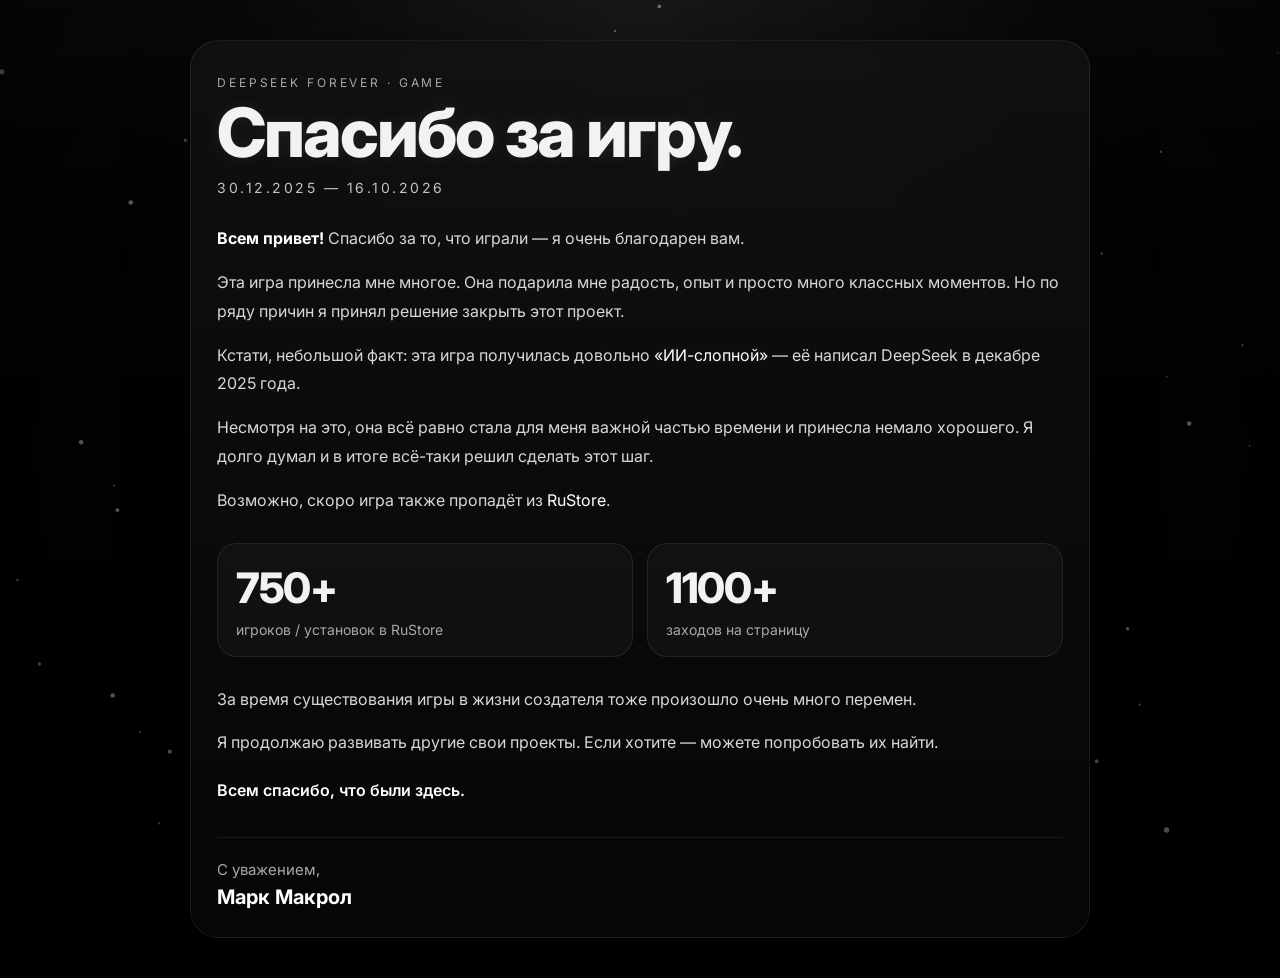
==== commit 3bf8e5d9: "Add files via upload" ====
--- a/index.html
+++ b/index.html
@@ -1,558 +1,60 @@
 <!DOCTYPE html>
 <html lang="ru">
 <head>
-    <meta charset="UTF-8">
-    <meta name="viewport" content="width=device-width, initial-scale=1.0">
-    <title>🎄 ДИПСИК: НОВОГОДНИЙ КВЕСТ КОДА! 🎅</title>
-    <link rel="stylesheet" href="style.css">
-    <link rel="stylesheet" href="https://cdnjs.cloudflare.com/ajax/libs/font-awesome/6.4.0/css/all.min.css">
-    <link href="https://fonts.googleapis.com/css2?family=Mountains+of+Christmas:wght@400;700&family=Orbitron:wght@400;700;900&display=swap" rel="stylesheet">
-    <link rel="icon" type="image/x-icon" href="assets/images/favicon.ico">
-    <style>
-        /* ДОПОЛНИТЕЛЬНЫЕ СТИЛИ */
-        .secret-code {
-            position: fixed;
-            top: 10px;
-            right: 10px;
-            background: rgba(0,0,0,0.7);
-            padding: 5px 10px;
-            border-radius: 5px;
-            font-size: 12px;
-            color: #FFD700;
-            font-family: monospace;
-            z-index: 1000;
-            border: 1px solid #FF8C00;
-        }
-        
-        .easter-egg {
-            display: none;
-            position: fixed;
-            top: 50%;
-            left: 50%;
-            transform: translate(-50%, -50%);
-            background: rgba(0,0,0,0.9);
-            padding: 20px;
-            border-radius: 10px;
-            border: 3px solid #FFD700;
-            z-index: 10000;
-            color: white;
-            text-align: center;
-            max-width: 90%;
-        }
-        
-        /* ТЕЛЕФОННОЕ УПРАВЛЕНИЕ */
-        .game-controls {
-            display: none !important;
-            opacity: 1 !important;
-            flex-direction: column;
-            gap: 15px;
-        }
-        
-        /* АНИМАЦИЯ ПОДАРКОВ */
-        @keyframes pulse {
-            0% { transform: scale(1); }
-            50% { transform: scale(1.1); }
-            100% { transform: scale(1); }
-        }
-        
-        .pulse {
-            animation: pulse 2s infinite;
-        }
-        
-        /* БОЛЬШОЕ ИГРОВОЕ ПОЛЕ */
-        #gameCanvas {
-            width: 100% !important;
-            max-width: 1200px !important;
-            height: 70vh !important;
-            max-height: 800px !important;
-        }
-        
-        /* КНОПКИ ПОДЕЛИТЬСЯ */
-        .telegram-share-btn {
-            background: linear-gradient(45deg, #0088cc, #34AADF) !important;
-            color: white !important;
-            border: none !important;
-        }
-        
-        .whatsapp-share-btn {
-            background: linear-gradient(45deg, #25D366, #128C7E) !important;
-            color: white !important;
-            border: none !important;
-        }
-        
-        .share-btn:hover {
-            transform: translateY(-3px) !important;
-        }
-        
-        /* АДАПТИВНОСТЬ */
-        @media (max-width: 768px) {
-            .control-btn {
-                width: 70px !important;
-                height: 70px !important;
-                font-size: 1.5rem !important;
-            }
-            
-            .action-btn, .special-btn {
-                padding: 12px 20px !important;
-                font-size: 1rem !important;
-            }
-            
-            .menu-btn {
-                padding: 15px 20px !important;
-                font-size: 1.1rem !important;
-            }
-            
-            #gameCanvas {
-                height: 60vh !important;
-            }
-        }
-        
-        @media (max-width: 480px) {
-            .control-btn {
-                width: 60px !important;
-                height: 60px !important;
-                font-size: 1.3rem !important;
-            }
-            
-            .menu-buttons {
-                gap: 10px !important;
-            }
-            
-            .menu-btn {
-                width: 100% !important;
-            }
-            
-            #gameCanvas {
-                height: 55vh !important;
-            }
-        }
-        
-        /* ЁЛОЧНЫЕ ШАРЫ */
-        .christmas-ball {
-            position: fixed;
-            width: 30px;
-            height: 30px;
-            border-radius: 50%;
-            z-index: 1;
-            pointer-events: none;
-            animation: float 6s ease-in-out infinite;
-        }
-        
-        @keyframes float {
-            0%, 100% { transform: translateY(0) rotate(0deg); }
-            50% { transform: translateY(-20px) rotate(180deg); }
-        }
-        
-        /* ГИРЛЯНДА */
-        .garland {
-            position: fixed;
-            top: 0;
-            left: 0;
-            width: 100%;
-            height: 40px;
-            background: repeating-linear-gradient(
-                90deg,
-                #228B22 0px, #228B22 20px,
-                #B22222 20px, #B22222 40px,
-                #FF8C00 40px, #FF8C00 60px,
-                #FFD700 60px, #FFD700 80px,
-                #1E90FF 80px, #1E90FF 100px
-            );
-            z-index: 999;
-            box-shadow: 0 5px 20px rgba(0,0,0,0.5);
-        }
-        
-        /* ИНДИКАТОР СЛОЖНОСТИ */
-        .difficulty-indicator {
-            position: fixed;
-            top: 50px;
-            left: 10px;
-            background: rgba(0,0,0,0.7);
-            padding: 5px 10px;
-            border-radius: 5px;
-            font-size: 12px;
-            color: #FFD700;
-            font-family: monospace;
-            z-index: 1000;
-            border: 1px solid #FF8C00;
-        }
-    </style>
+  <meta charset="UTF-8" />
+  <meta name="viewport" content="width=device-width, initial-scale=1.0" />
+  <title>Спасибо за игру</title>
+  <meta name="description" content="Прощальная страница игры DeepseekForever/game" />
+  <link rel="preconnect" href="https://fonts.googleapis.com">
+  <link rel="preconnect" href="https://fonts.gstatic.com" crossorigin>
+  <link href="https://fonts.googleapis.com/css2?family=Inter:wght@400;500;700;800&display=swap" rel="stylesheet">
+  <link rel="stylesheet" href="style.css" />
 </head>
 <body>
-    <!-- ГИРЛЯНДА -->
-    <div class="garland"></div>
-    
-    <!-- ЁЛОЧНЫЕ ШАРЫ -->
-    <div class="christmas-ball" style="top: 10%; left: 5%; background: #B22222;"></div>
-    <div class="christmas-ball" style="top: 15%; right: 8%; background: #FFD700;"></div>
-    <div class="christmas-ball" style="top: 70%; left: 3%; background: #228B22;"></div>
-    <div class="christmas-ball" style="top: 85%; right: 5%; background: #FF8C00;"></div>
-    <div class="christmas-ball" style="top: 50%; left: 10%; background: #1E90FF;"></div>
-    
-    <!-- СЕКРЕТНЫЙ ПАСХАЛЬНЫЙ КОД -->
-    <div class="secret-code" id="secretCode">
-        <span id="codeDisplay">🎄 CODE: 0000</span>
-    </div>
-    
-    <!-- ИНДИКАТОР СЛОЖНОСТИ -->
-    <div class="difficulty-indicator" id="difficultyIndicator">
-        Сложность: <span id="difficultyLevel">НОВИЧОК</span>
-    </div>
-    
-    <!-- УВЕДОМЛЕНИЯ -->
-    <div class="collect-notification" id="collectNotification">🎁 +100 очков!</div>
-    <div class="hurt-notification" id="hurtNotification">💔 -1 жизнь!</div>
-    
-    <!-- ЭКРАН МЕНЮ -->
-    <div id="menuScreen" class="screen active">
-        <div class="menu-container">
-            <!-- АНИМИРОВАННОЕ ЛИЦО ДИПСИКА -->
-            <div class="dipsik-logo">
-                <div class="dipsik-3d">
-                    <div class="cube">
-                        <div class="face front">🎄</div>
-                        <div class="face back">🎁</div>
-                        <div class="face right">❄️</div>
-                        <div class="face left">⭐</div>
-                        <div class="face top">🎮</div>
-                        <div class="face bottom">👾</div>
-                    </div>
-                </div>
-                <h1 class="title-glitch">DIPSIK<span class="blink">🎄</span></h1>
-                <h2 class="subtitle">НОВОГОДНИЙ КВЕСТ КОДА</h2>
-                <div style="font-size: 3rem; margin-top: 10px;">🎅</div>
-            </div>
-            
-            <!-- СТАТИСТИКА -->
-            <div class="menu-stats">
-                <div class="stat-box">
-                    <i class="fas fa-trophy"></i>
-                    <div class="stat-value" id="bestScore">0</div>
-                    <div class="stat-label">РЕКОРД</div>
-                </div>
-                <div class="stat-box">
-                    <i class="fas fa-gamepad"></i>
-                    <div class="stat-value" id="totalGames">0</div>
-                    <div class="stat-label">ИГРЫ</div>
-                </div>
-                <div class="stat-box">
-                    <i class="fas fa-code"></i>
-                    <div class="stat-value" id="linesCollected">0</div>
-                    <div class="stat-label">СТРОКИ КОДА</div>
-                </div>
-            </div>
-            
-            <!-- КНОПКИ МЕНЮ -->
-            <div class="menu-buttons">
-                <button id="startGameBtn" class="menu-btn pulse">
-                    <i class="fas fa-play"></i> ИГРАТЬ
-                </button>
-                <button id="howToPlayBtn" class="menu-btn">
-                    <i class="fas fa-question-circle"></i> КАК ИГРАТЬ
-                </button>
-                <button id="settingsBtn" class="menu-btn">
-                    <i class="fas fa-cog"></i> НАСТРОЙКИ
-                </button>
-                <button id="creditsBtn" class="menu-btn">
-                    <i class="fas fa-star"></i> АВТОРЫ
-                </button>
-            </div>
-            
-            <!-- ПРОГРЕСС БАР -->
-            <div class="progress-section">
-                <div class="progress-label">ПРОГРЕСС СЕЗОНА: <span id="progressPercent">0%</span></div>
-                <div class="progress-bar">
-                    <div class="progress-fill" id="progressFill"></div>
-                </div>
-                <div class="progress-text" id="seasonMessage">Начинаем новогоднее кодирование! 🎄</div>
-            </div>
-            
-            <!-- ЧИТ-КОДЫ -->
-            <div class="cheat-codes">
-                <input type="text" id="cheatInput" placeholder="🎅 Введи чит-код..." maxlength="15">
-                <button id="cheatBtn"><i class="fas fa-magic"></i></button>
-            </div>
+  <canvas id="snow"></canvas>
+  <div class="vignette"></div>
+  <main class="page">
+    <section class="panel">
+      <p class="eyebrow">DEEPSEEK FOREVER · GAME</p>
+      <h1>Спасибо за игру.</h1>
+      <p class="dates">30.12.2025 — 16.10.2026</p>
+
+      <div class="message">
+        <p><strong>Всем привет!</strong> Спасибо за то, что играли — я очень благодарен вам.</p>
+
+        <p>Эта игра принесла мне многое. Она подарила мне радость, опыт и просто много классных моментов. Но по ряду причин я принял решение закрыть этот проект.</p>
+
+        <p>Кстати, небольшой факт: эта игра получилась довольно <span class="accent">«ИИ-слопной»</span> — её написал DeepSeek в декабре 2025 года.</p>
+
+        <p>Несмотря на это, она всё равно стала для меня важной частью времени и принесла немало хорошего. Я долго думал и в итоге всё-таки решил сделать этот шаг.</p>
+
+        <p>Возможно, скоро игра также пропадёт из <span class="accent">RuStore</span>.</p>
+      </div>
+
+      <div class="stats">
+        <div class="stat">
+          <span class="stat-value">750+</span>
+          <span class="stat-label">игроков / установок в RuStore</span>
         </div>
-    </div>
-    
-    <!-- ЭКРАН ВЫБОРА РЕЖИМА -->
-    <div id="modeScreen" class="screen">
-        <div class="mode-container">
-            <h2><i class="fas fa-chess-board"></i> ВЫБЕРИ РЕЖИМ</h2>
-            
-            <div class="mode-cards">
-                <div class="mode-card" data-mode="classic">
-                    <div class="mode-icon">🎮</div>
-                    <h3>КЛАССИКА</h3>
-                    <p>Собери все подарки, избегая багов</p>
-                    <div class="mode-difficulty">🟢 ЛЕГКО</div>
-                </div>
-                
-                <div class="mode-card" data-mode="time">
-                    <div class="mode-icon">⏱️</div>
-                    <h3>НА ВРЕМЯ</h3>
-                    <p>Собери максимально за 60 секунд!</p>
-                    <div class="mode-difficulty">🟡 СРЕДНЕ</div>
-                </div>
-                
-                <div class="mode-card" data-mode="code">
-                    <div class="mode-icon">💻</div>
-                    <h3>КОД-БАТТЛ</h3>
-                    <p>Решай задачи на скорость</p>
-                    <div class="mode-difficulty">🔴 СЛОЖНО</div>
-                </div>
-                
-                <div class="mode-card" data-mode="survival">
-                    <div class="mode-icon">☠️</div>
-                    <h3>ВЫЖИВАНИЕ</h3>
-                    <p>Баги появляются всё быстрее!</p>
-                    <div class="mode-difficulty">⚫ ХАРДКОР</div>
-                </div>
-            </div>
-            
-            <button id="backToMenuBtn" class="back-btn">
-                <i class="fas fa-arrow-left"></i> НАЗАД
-            </button>
+        <div class="stat">
+          <span class="stat-value">1100+</span>
+          <span class="stat-label">заходов на страницу</span>
         </div>
-    </div>
-    
-    <!-- ИГРОВОЙ ЭКРАН -->
-    <div id="gameScreen" class="screen">
-        <!-- ИГРОВОЙ ХУД -->
-        <div class="game-hud">
-            <div class="hud-left">
-                <div class="hud-item">
-                    <span class="hud-label">РЕЖИМ:</span>
-                    <span class="hud-value" id="gameMode">КЛАССИКА</span>
-                </div>
-                <div class="hud-item">
-                    <span class="hud-label">УРОВЕНЬ:</span>
-                    <span class="hud-value" id="gameLevel">1</span>
-                </div>
-            </div>
-            
-            <div class="hud-center">
-                <div class="score-display" id="scoreDisplay">
-                    <i class="fas fa-star"></i> <span id="scoreValue">000000</span>
-                </div>
-                <div class="time-display" id="timeDisplay">
-                    <i class="fas fa-clock"></i> <span id="timeValue">∞</span>с
-                </div>
-            </div>
-            
-            <div class="hud-right">
-                <div class="hud-item">
-                    <span class="hud-label">ЖИЗНИ:</span>
-                    <div class="hearts" id="heartsContainer">
-                        <i class="fas fa-heart"></i>
-                        <i class="fas fa-heart"></i>
-                        <i class="fas fa-heart"></i>
-                    </div>
-                </div>
-                <div class="hud-item">
-                    <span class="hud-label">ПОДАРКИ:</span>
-                    <span class="hud-value"><span id="giftsCount">0</span></span>
-                </div>
-            </div>
-            
-            <button id="gamePauseBtn" class="hud-btn">
-                <i class="fas fa-pause"></i>
-            </button>
-        </div>
-        
-        <!-- ИГРОВОЕ ПОЛЕ -->
-        <div class="game-field">
-            <canvas id="gameCanvas"></canvas>
-            
-            <!-- ПРОГРЕСС БАР -->
-            <div class="progress-container" id="levelProgress">
-                <div class="progress-label">
-                    <span>Прогресс уровня:</span>
-                    <span id="progressText">0/5 подарков</span>
-                </div>
-                <div class="progress-track">
-                    <div class="progress-fill" id="levelProgressFill"></div>
-                </div>
-            </div>
-        </div>
-        
-        <!-- УПРАВЛЕНИЕ -->
-        <div class="game-controls">
-            <div class="control-row">
-                <button id="moveLeftBtn" class="control-btn">
-                    <i class="fas fa-arrow-left"></i>
-                </button>
-                <button id="moveUpBtn" class="control-btn">
-                    <i class="fas fa-arrow-up"></i>
-                </button>
-                <button id="moveRightBtn" class="control-btn">
-                    <i class="fas fa-arrow-right"></i>
-                </button>
-            </div>
-            <div class="control-row">
-                <button id="actionBtn" class="action-btn">
-                    <i class="fas fa-bolt"></i> СУПЕР-ПРЫЖОК
-                </button>
-                <button id="specialBtn" class="special-btn">
-                    <i class="fas fa-code"></i> ДЕБАГ
-                </button>
-            </div>
-        </div>
-    </div>
-    
-    <!-- ЭКРАН ПАУЗЫ -->
-    <div id="pauseScreen" class="screen">
-        <div class="pause-container">
-            <h2 class="pause-title"><i class="fas fa-pause"></i> ПАУЗА</h2>
-            
-            <div class="pause-stats">
-                <div class="pause-stat">
-                    <div class="stat-name">Собрано подарков</div>
-                    <div class="stat-value" id="pauseGifts">0</div>
-                </div>
-                <div class="pause-stat">
-                    <div class="stat-name">Уничтожено багов</div>
-                    <div class="stat-value" id="pauseBugs">0</div>
-                </div>
-                <div class="pause-stat">
-                    <div class="stat-name">Время игры</div>
-                    <div class="stat-value" id="pauseTime">0:00</div>
-                </div>
-                <div class="pause-stat">
-                    <div class="stat-name">Точность</div>
-                    <div class="stat-value" id="pauseAccuracy">100%</div>
-                </div>
-                <div class="pause-stat">
-                    <div class="stat-name">Сложность</div>
-                    <div class="stat-value" id="pauseDifficulty">НОВИЧОК</div>
-                </div>
-            </div>
-            
-            <div class="pause-buttons">
-                <button id="resumeBtn" class="pause-btn">
-                    <i class="fas fa-play"></i> ПРОДОЛЖИТЬ
-                </button>
-                <button id="restartBtn" class="pause-btn">
-                    <i class="fas fa-redo"></i> ЗАНОВО
-                </button>
-                <button id="quitBtn" class="pause-btn">
-                    <i class="fas fa-home"></i> В МЕНЮ
-                </button>
-                <button id="saveBtn" class="pause-btn">
-                    <i class="fas fa-save"></i> СОХРАНИТЬ
-                </button>
-            </div>
-            
-            <div class="pause-tips">
-                <h4><i class="fas fa-lightbulb"></i> ПОДСКАЗКА</h4>
-                <p id="pauseTip">Используй кнопки для управления на телефоне! 📱</p>
-            </div>
-        </div>
-    </div>
-    
-    <!-- ЭКРАН КОНЦА ИГРЫ -->
-    <div id="gameOverScreen" class="screen">
-        <div class="gameover-container">
-            <h1 id="gameOverTitle">ИГРА ОКОНЧЕНА!</h1>
-            
-            <div class="result-icon" id="resultIcon">
-                <i class="fas fa-trophy"></i>
-            </div>
-            
-            <div class="final-stats">
-                <div class="final-stat">
-                    <span>ОЧКИ:</span>
-                    <span class="final-value" id="finalScore">0</span>
-                </div>
-                <div class="final-stat">
-                    <span>УРОВЕНЬ:</span>
-                    <span class="final-value" id="finalLevel">1</span>
-                </div>
-                <div class="final-stat">
-                    <span>ПОДАРКИ:</span>
-                    <span class="final-value" id="finalGifts">0</span>
-                </div>
-                <div class="final-stat">
-                    <span>ЖИЗНИ ОСТАЛОСЬ:</span>
-                    <span class="final-value" id="finalLives">0</span>
-                </div>
-                <div class="final-stat">
-                    <span>ДОСТИГНУТАЯ СЛОЖНОСТЬ:</span>
-                    <span class="final-value" id="finalDifficulty">НОВИЧОК</span>
-                </div>
-            </div>
-            
-            <!-- КНОПКИ ПОДЕЛИТЬСЯ -->
-            <div class="share-section">
-                <h3><i class="fas fa-share-alt"></i> ПОДЕЛИТЬСЯ РЕЗУЛЬТАТОМ</h3>
-                <div class="share-buttons">
-                    <button id="shareTelegramBtn" class="telegram-share-btn">
-                        <i class="fab fa-telegram"></i> ТЕЛЕГРАМ
-                    </button>
-                    <button id="shareWhatsappBtn" class="whatsapp-share-btn">
-                        <i class="fab fa-whatsapp"></i> WHATSAPP
-                    </button>
-                </div>
-                <p>Расскажи друзьям о своих новогодних достижениях! 🎅</p>
-            </div>
-            
-            <div class="gameover-buttons">
-                <button id="playAgainBtn" class="gameover-btn">
-                    <i class="fas fa-redo"></i> ИГРАТЬ СНОВА
-                </button>
-                <button id="menuBtn" class="gameover-btn">
-                    <i class="fas fa-home"></i> МЕНЮ
-                </button>
-            </div>
-        </div>
-    </div>
-    
-    <!-- ПАСХАЛЬНОЕ ЯЙЦО -->
-    <div class="easter-egg" id="easterEgg">
-        <h2><i class="fas fa-egg"></i> СЕКРЕТ НАЙДЕН! 🎄</h2>
-        <p id="easterMessage">Ты нашёл секретное послание от Дипсика!</p>
-        <button id="closeEasterBtn">ЗАКРЫТЬ</button>
-    </div>
-    
-    <!-- АУДИО ЭЛЕМЕНТЫ -->
-    <audio id="jumpSound" preload="auto"></audio>
-    <audio id="collectSound" preload="auto"></audio>
-    <audio id="hurtSound" preload="auto"></audio>
-    <audio id="victorySound" preload="auto"></audio>
-    <audio id="bgMusic" loop preload="auto"></audio>
-    
-    <!-- СКРИПТЫ -->
-    <script src="mobilecontrol.js"></script>
-    <script src="game.js"></script>
-    
-    <script>
-        // Создаём больше ёлочных шаров
-        function createChristmasBalls(count) {
-            for (let i = 0; i < count; i++) {
-                setTimeout(() => {
-                    const ball = document.createElement('div');
-                    ball.className = 'christmas-ball';
-                    
-                    const colors = ['#B22222', '#FFD700', '#228B22', '#FF8C00', '#1E90FF'];
-                    const color = colors[Math.floor(Math.random() * colors.length)];
-                    ball.style.background = color;
-                    
-                    const size = Math.random() * 25 + 15;
-                    ball.style.width = `${size}px`;
-                    ball.style.height = `${size}px`;
-                    
-                    ball.style.top = `${Math.random() * 90 + 5}%`;
-                    ball.style.left = `${Math.random() * 90 + 5}%`;
-                    ball.style.animationDelay = `${Math.random() * 6}s`;
-                    
-                    document.body.appendChild(ball);
-                }, i * 100);
-            }
-        }
-        
-        document.addEventListener('DOMContentLoaded', () => {
-            createChristmasBalls(10);
-        });
-    </script>
+      </div>
+
+      <div class="message message-last">
+        <p>За время существования игры в жизни создателя тоже произошло очень много перемен.</p>
+        <p>Я продолжаю развивать другие свои проекты. Если хотите — можете попробовать их найти.</p>
+        <p class="thanks">Всем спасибо, что были здесь.</p>
+      </div>
+
+      <footer class="signature">
+        <span>С уважением,</span>
+        <strong>Марк Макрол</strong>
+      </footer>
+    </section>
+  </main>
+
+  <script src="script.js"></script>
 </body>
-</html>+</html>
--- a/style.css
+++ b/style.css
@@ -1,1164 +1,203 @@
-/* =========================================== */
-/* DIPSIK: НОВОГОДНИЙ КВЕСТ - ОСНОВНЫЕ СТИЛИ */
-/* =========================================== */
-
-/* 1. СБРОС И БАЗА */
+:root {
+  --bg: #040404;
+  --bg-2: #0a0a0a;
+  --panel: rgba(15, 15, 15, 0.74);
+  --border: rgba(255,255,255,0.08);
+  --text: #f2f2f2;
+  --muted: #a8a8a8;
+  --soft: #d7d7d7;
+  --accent: #ffffff;
+  --shadow: 0 20px 60px rgba(0,0,0,0.5);
+}
+
 * {
-    margin: 0;
-    padding: 0;
-    box-sizing: border-box;
-    user-select: none;
-    -webkit-tap-highlight-color: transparent;
+  box-sizing: border-box;
 }
 
 html, body {
-    width: 100%;
-    height: 100%;
-    overflow-x: hidden;
+  margin: 0;
+  min-height: 100%;
+  background:
+    radial-gradient(circle at top, rgba(255,255,255,0.06), transparent 35%),
+    linear-gradient(180deg, #060606 0%, #030303 40%, #000000 100%);
+  color: var(--text);
+  font-family: 'Inter', system-ui, -apple-system, BlinkMacSystemFont, 'Segoe UI', sans-serif;
 }
 
 body {
-    font-family: 'Courier New', Monaco, monospace;
-    background: linear-gradient(-45deg, #1a3d1a, #2a2a00, #4a1a1a, #1a2a3a);
-    background-size: 400% 400%;
-    animation: gradientShift 20s ease infinite;
-    color: #ffffff;
-    position: relative;
-    min-height: 100vh;
-}
-
-@keyframes gradientShift {
-    0% { background-position: 0% 50%; }
-    50% { background-position: 100% 50%; }
-    100% { background-position: 0% 50%; }
-}
-
-/* СНЕГ */
-body::before {
-    content: "";
-    position: fixed;
-    top: 0;
-    left: 0;
-    width: 100%;
-    height: 100%;
-    background-image: 
-        url('data:image/svg+xml;utf8,<svg xmlns="http://www.w3.org/2000/svg" width="100" height="100" viewBox="0 0 100 100"><circle cx="50" cy="50" r="2" fill="white" opacity="0.8"/></svg>'),
-        url('data:image/svg+xml;utf8,<svg xmlns="http://www.w3.org/2000/svg" width="100" height="100" viewBox="0 0 100 100"><circle cx="50" cy="50" r="1" fill="white" opacity="0.6"/></svg>'),
-        url('data:image/svg+xml;utf8,<svg xmlns="http://www.w3.org/2000/svg" width="100" height="100" viewBox="0 0 100 100"><circle cx="50" cy="50" r="1.5" fill="white" opacity="0.4"/></svg>');
-    animation: snowFall 20s linear infinite;
-    pointer-events: none;
-    z-index: -1;
-}
-
-@keyframes snowFall {
-    0% { background-position: 0px 0px, 0px 0px, 0px 0px; }
-    100% { background-position: 500px 1000px, 400px 400px, 300px 300px; }
-}
-
-/* 2. ЭКРАНЫ */
-.screen {
-    position: fixed;
-    top: 0;
-    left: 0;
-    width: 100%;
-    height: 100%;
-    display: none;
-    flex-direction: column;
-    justify-content: center;
-    align-items: center;
-    padding: 20px;
-    z-index: 100;
-    background: rgba(0, 10, 30, 0.3);
-}
-
-.screen.active {
-    display: flex;
-    animation: fadeIn 0.5s ease;
-}
-
-@keyframes fadeIn {
-    from { opacity: 0; transform: translateY(20px); }
-    to { opacity: 1; transform: translateY(0); }
-}
-
-/* 3. МЕНЮ */
-.menu-container {
-    max-width: 800px;
-    width: 100%;
-    text-align: center;
-    background: rgba(0, 20, 40, 0.8);
-    border-radius: 25px;
-    padding: 40px 30px;
-    border: 3px solid #FFD700;
-    box-shadow: 0 0 50px rgba(255, 215, 0, 0.3);
-}
-
-.dipsik-logo {
-    margin-bottom: 40px;
-}
-
-.dipsik-3d {
-    width: 150px;
-    height: 150px;
-    margin: 0 auto 30px;
-    perspective: 1000px;
-}
-
-.cube {
-    width: 100%;
-    height: 100%;
-    position: relative;
-    transform-style: preserve-3d;
-    animation: rotateCube 10s infinite linear;
-    transform: rotateX(20deg) rotateY(20deg);
-}
-
-@keyframes rotateCube {
-    0% { transform: rotateX(20deg) rotateY(0deg); }
-    100% { transform: rotateX(20deg) rotateY(360deg); }
-}
-
-.face {
-    position: absolute;
-    width: 150px;
-    height: 150px;
-    background: linear-gradient(45deg, #228B22, #32CD32);
-    border: 4px solid #FFD700;
-    display: flex;
-    align-items: center;
-    justify-content: center;
-    font-size: 2.5rem;
-    font-weight: bold;
-    color: #FFD700;
-    text-shadow: 2px 2px 4px rgba(0,0,0,0.5);
-}
-
-.front  { transform: translateZ(75px); }
-.back   { transform: rotateY(180deg) translateZ(75px); }
-.right  { transform: rotateY(90deg) translateZ(75px); }
-.left   { transform: rotateY(-90deg) translateZ(75px); }
-.top    { transform: rotateX(90deg) translateZ(75px); }
-.bottom { transform: rotateX(-90deg) translateZ(75px); }
-
-/* НОВОГОДНИЙ ГЛИТЧ */
-@keyframes glitch {
-    0% { 
-        text-shadow: 2px 0 #228B22, -2px 0 #B22222;
-        transform: translate(0);
-    }
-    20% { 
-        text-shadow: -2px 0 #228B22, 2px 0 #B22222;
-        transform: translate(2px, 0);
-    }
-    40% { 
-        text-shadow: 2px 0 #FF8C00, -2px 0 #FFD700;
-        transform: translate(-2px, 0);
-    }
-    60% { 
-        text-shadow: -2px 0 #FF8C00, 2px 0 #FFD700;
-        transform: translate(0, 2px);
-    }
-    80% { 
-        text-shadow: 2px 0 #228B22, -2px 0 #B22222;
-        transform: translate(0, -2px);
-    }
-    100% { 
-        text-shadow: -2px 0 #228B22, 2px 0 #B22222;
-        transform: translate(0);
-    }
-}
-
-.title-glitch {
-    font-size: 4rem;
-    margin-bottom: 10px;
-    color: #FFD700;
-    font-family: 'Mountains of Christmas', cursive;
-    animation: glitch 3s infinite;
-}
-
-.subtitle {
-    font-size: 1.3rem;
-    color: #FF8C00;
-    margin-bottom: 40px;
-    font-weight: bold;
-}
-
-/* 4. СТАТИСТИКА */
-.menu-stats {
-    display: flex;
-    justify-content: center;
-    gap: 30px;
-    margin-bottom: 40px;
-    flex-wrap: wrap;
-}
-
-.stat-box {
-    background: rgba(255, 215, 0, 0.1);
-    border-radius: 15px;
-    padding: 20px;
-    min-width: 120px;
-    border: 2px solid #228B22;
-    text-align: center;
-}
-
-.stat-box i {
-    font-size: 2.5rem;
-    color: #FF8C00;
-    margin-bottom: 10px;
-    text-shadow: 0 0 10px #FF8C00;
+  overflow-x: hidden;
+}
+
+#snow {
+  position: fixed;
+  inset: 0;
+  width: 100%;
+  height: 100%;
+  pointer-events: none;
+  z-index: 0;
+  opacity: 0.72;
+}
+
+.vignette {
+  position: fixed;
+  inset: 0;
+  background:
+    radial-gradient(circle at center, transparent 0%, transparent 45%, rgba(0,0,0,0.28) 72%, rgba(0,0,0,0.6) 100%),
+    linear-gradient(180deg, rgba(255,255,255,0.03), transparent 20%);
+  pointer-events: none;
+  z-index: 0;
+}
+
+.page {
+  position: relative;
+  z-index: 1;
+  min-height: 100vh;
+  display: flex;
+  align-items: center;
+  justify-content: center;
+  padding: 40px 18px;
+}
+
+.panel {
+  width: min(900px, 100%);
+  border: 1px solid var(--border);
+  background: linear-gradient(180deg, rgba(18,18,18,0.85), rgba(7,7,7,0.86));
+  border-radius: 28px;
+  padding: 34px 26px 28px;
+  box-shadow: var(--shadow);
+  backdrop-filter: blur(10px);
+  animation: fadeUp 1.7s ease both;
+}
+
+.eyebrow {
+  margin: 0 0 10px;
+  color: var(--muted);
+  letter-spacing: 0.24em;
+  text-transform: uppercase;
+  font-size: 12px;
+}
+
+h1 {
+  margin: 0;
+  font-size: clamp(34px, 6vw, 68px);
+  line-height: 0.96;
+  font-weight: 800;
+  letter-spacing: -0.03em;
+  text-shadow: 0 0 18px rgba(255,255,255,0.08);
+}
+
+.dates {
+  margin: 14px 0 28px;
+  color: #c3c3c3;
+  font-size: 14px;
+  letter-spacing: 0.18em;
+  text-transform: uppercase;
+}
+
+.message {
+  display: grid;
+  gap: 15px;
+}
+
+.message p {
+  margin: 0;
+  color: var(--soft);
+  line-height: 1.8;
+  font-size: 16px;
+}
+
+.message strong {
+  color: #fff;
+}
+
+.accent {
+  color: #fff;
+  text-shadow: 0 0 12px rgba(255,255,255,0.14);
+}
+
+.stats {
+  display: grid;
+  grid-template-columns: repeat(2, minmax(0, 1fr));
+  gap: 14px;
+  margin: 28px 0;
+}
+
+.stat {
+  border: 1px solid rgba(255,255,255,0.08);
+  border-radius: 20px;
+  padding: 18px 18px 16px;
+  background: rgba(255,255,255,0.03);
 }
 
 .stat-value {
-    font-size: 2rem;
-    font-weight: bold;
-    color: #FFD700;
-    margin-bottom: 5px;
+  display: block;
+  font-size: clamp(28px, 5vw, 42px);
+  font-weight: 800;
+  letter-spacing: -0.03em;
 }
 
 .stat-label {
-    font-size: 0.9rem;
-    color: #32CD32;
-    text-transform: uppercase;
-}
-
-/* 5. КНОПКИ МЕНЮ */
-.menu-buttons {
-    display: flex;
-    flex-direction: column;
-    align-items: center;
-    gap: 15px;
-    margin-bottom: 30px;
-}
-
-.menu-btn {
-    width: 300px;
-    padding: 20px 30px;
-    font-size: 1.3rem;
-    font-weight: bold;
-    background: linear-gradient(45deg, #228B22, #32CD32);
-    color: #FFD700;
-    border: 3px solid #FFD700;
-    border-radius: 50px;
-    cursor: pointer;
-    display: flex;
-    align-items: center;
-    justify-content: center;
-    gap: 15px;
-    transition: all 0.3s;
-    font-family: 'Mountains of Christmas', cursive;
-    text-shadow: 2px 2px 4px rgba(0,0,0,0.5);
-}
-
-.menu-btn:hover {
-    transform: translateY(-5px) scale(1.05);
-    box-shadow: 0 10px 25px rgba(34, 139, 34, 0.8);
-    border-color: #FF8C00;
-}
-
-.menu-btn i {
-    font-size: 1.5rem;
-}
-
-/* ПУЛЬСАЦИЯ */
-@keyframes pulse {
-    0% { box-shadow: 0 0 0 0 rgba(34, 139, 34, 0.7); }
-    70% { box-shadow: 0 0 0 20px rgba(34, 139, 34, 0); }
-    100% { box-shadow: 0 0 0 0 rgba(34, 139, 34, 0); }
-}
-
-.pulse {
-    animation: pulse 2s infinite;
-}
-
-/* 6. ПРОГРЕСС БАР */
-.progress-section {
-    background: rgba(0, 10, 30, 0.8);
-    border-radius: 15px;
-    padding: 20px;
-    margin: 30px auto;
-    border: 2px solid #FF8C00;
-    max-width: 500px;
-}
-
-.progress-label {
-    font-size: 1rem;
-    color: #32CD32;
-    margin-bottom: 10px;
-    display: flex;
-    justify-content: space-between;
-}
-
-.progress-bar {
-    width: 100%;
-    height: 20px;
-    background: rgba(0, 30, 60, 0.8);
-    border-radius: 10px;
-    overflow: hidden;
-    margin-bottom: 10px;
-    border: 1px solid #228B22;
-}
-
-.progress-fill {
-    height: 100%;
-    width: 0%;
-    background: linear-gradient(90deg, #228B22, #FF8C00, #FFD700, #B22222);
-    border-radius: 10px;
-    transition: width 1s ease-in-out;
-}
-
-.progress-text {
-    color: #FFD700;
-    font-size: 0.9rem;
-    text-align: center;
-}
-
-/* 7. ЧИТ-КОДЫ */
-.cheat-codes {
-    display: flex;
-    gap: 10px;
-    justify-content: center;
-    margin-top: 20px;
-}
-
-#cheatInput {
-    padding: 10px 15px;
-    font-family: 'Courier New', monospace;
-    font-size: 1rem;
-    background: rgba(0, 0, 0, 0.7);
-    border: 2px solid #FF8C00;
-    border-radius: 5px;
-    color: #FFD700;
-    width: 200px;
-    text-align: center;
-}
-
-#cheatInput::placeholder {
-    color: #FF8C00;
-}
-
-#cheatBtn {
-    padding: 10px 20px;
-    background: linear-gradient(45deg, #B22222, #DC143C);
-    border: none;
-    border-radius: 5px;
-    color: #FFD700;
-    cursor: pointer;
-    font-weight: bold;
-    transition: all 0.3s;
-}
-
-#cheatBtn:hover {
-    transform: scale(1.1);
-    box-shadow: 0 0 15px #B22222;
-}
-
-/* 8. ВЫБОР РЕЖИМА */
-.mode-container {
-    max-width: 900px;
-    width: 100%;
-    padding: 40px;
-    background: rgba(0, 20, 40, 0.9);
-    border-radius: 25px;
-    border: 3px solid #FFD700;
-    text-align: center;
-}
-
-.mode-container h2 {
-    margin-bottom: 40px;
-    color: #FFD700;
-    font-size: 2rem;
-    text-shadow: 2px 2px 4px rgba(0,0,0,0.5);
-}
-
-.mode-cards {
-    display: grid;
-    grid-template-columns: repeat(auto-fit, minmax(200px, 1fr));
-    gap: 25px;
-    margin-bottom: 40px;
-}
-
-.mode-card {
-    background: rgba(34, 139, 34, 0.8);
-    border-radius: 15px;
-    padding: 25px;
-    text-align: center;
-    cursor: pointer;
-    transition: all 0.3s;
-    border: 2px solid #FFD700;
-    display: flex;
-    flex-direction: column;
-    align-items: center;
-    justify-content: center;
-}
-
-.mode-card:hover {
-    transform: translateY(-10px);
-    box-shadow: 0 15px 30px rgba(34, 139, 34, 0.5);
-}
-
-.mode-icon {
-    font-size: 3rem;
-    margin-bottom: 15px;
-}
-
-.mode-card h3 {
-    color: #FFD700;
-    margin-bottom: 10px;
-    font-size: 1.5rem;
-}
-
-.mode-card p {
-    color: #FF8C00;
-    font-size: 0.9rem;
-    margin-bottom: 15px;
-}
-
-.mode-difficulty {
-    padding: 5px 10px;
-    border-radius: 20px;
-    font-size: 0.8rem;
-    font-weight: bold;
-    margin-top: 10px;
-    color: #FFD700;
-    background: rgba(0,0,0,0.3);
-}
-
-/* 9. BACK BUTTON */
-.back-btn {
-    padding: 15px 30px;
-    background: rgba(255, 255, 255, 0.1);
-    border: 2px solid #FF8C00;
-    border-radius: 50px;
-    color: #FFD700;
-    cursor: pointer;
-    font-size: 1rem;
-    display: flex;
-    align-items: center;
-    justify-content: center;
-    gap: 10px;
-    margin: 0 auto;
-    transition: all 0.3s;
-}
-
-.back-btn:hover {
-    background: rgba(255, 255, 255, 0.2);
-    transform: translateY(-3px);
-}
-
-/* 10. ИГРОВОЙ ЭКРАН */
-#gameScreen {
-    background: rgba(0, 10, 30, 0.9);
-}
-
-.game-hud {
-    width: 100%;
-    padding: 15px 25px;
-    background: linear-gradient(90deg, 
-        rgba(34, 139, 34, 0.9) 0%,
-        rgba(255, 140, 0, 0.9) 50%,
-        rgba(178, 34, 34, 0.9) 100%);
-    border-bottom: 5px solid #FFD700;
-    display: flex;
-    justify-content: space-between;
-    align-items: center;
-    flex-wrap: wrap;
-}
-
-.hud-left, .hud-right {
-    display: flex;
-    gap: 30px;
-    flex-wrap: wrap;
-}
-
-.hud-center {
-    display: flex;
-    gap: 40px;
-    flex-wrap: wrap;
-    justify-content: center;
-}
-
-.hud-item {
-    display: flex;
-    flex-direction: column;
-    align-items: center;
-    min-width: 100px;
-}
-
-.hud-label {
-    font-size: 0.8rem;
-    color: #FFD700;
-    margin-bottom: 5px;
-    text-transform: uppercase;
-    font-weight: bold;
-    text-shadow: 1px 1px 3px rgba(0,0,0,0.5);
-}
-
-.hud-value {
-    font-size: 1.5rem;
-    font-weight: bold;
-    color: #FFFFFF;
-    text-shadow: 2px 2px 4px rgba(0,0,0,0.7);
-}
-
-.score-display {
-    background: linear-gradient(45deg, #FFD700, #FFA500);
-    padding: 10px 25px;
-    border-radius: 50px;
-    font-size: 1.8rem;
-    font-weight: bold;
-    color: #B22222;
-    display: flex;
-    align-items: center;
-    gap: 15px;
-    border: 3px solid #FF8C00;
-}
-
-.time-display {
-    background: linear-gradient(45deg, #1E90FF, #00BFFF);
-    padding: 10px 25px;
-    border-radius: 50px;
-    font-size: 1.8rem;
-    font-weight: bold;
-    color: #FFD700;
-    display: flex;
-    align-items: center;
-    gap: 15px;
-    border: 3px solid #228B22;
-}
-
-.hearts {
-    display: flex;
-    gap: 10px;
-    font-size: 1.8rem;
-}
-
-.hearts i {
-    color: #B22222;
-    text-shadow: 0 0 10px #B22222;
-}
-
-.hearts i.lost {
-    color: #666;
-    opacity: 0.5;
-}
-
-.hud-btn {
-    background: linear-gradient(45deg, #B22222, #DC143C);
-    border: none;
-    border-radius: 50%;
-    width: 50px;
-    height: 50px;
-    color: #FFD700;
-    font-size: 1.5rem;
-    cursor: pointer;
-    display: flex;
-    align-items: center;
-    justify-content: center;
-    transition: all 0.3s;
-}
-
-.hud-btn:hover {
-    transform: scale(1.1);
-    box-shadow: 0 0 20px #B22222;
-}
-
-/* 11. КАНВАС */
-#gameCanvas {
-    background: linear-gradient(180deg, #0a2a1a 0%, #1a4a2a 100%);
-    border: 5px solid #FFD700;
-    border-radius: 15px;
-    box-shadow: 
-        0 0 30px #FF8C00,
-        0 0 60px #228B22,
-        0 0 90px #B22222,
-        inset 0 0 20px rgba(255, 215, 0, 0.3);
-    max-width: 1200px;
-    width: 95%;
-    height: calc(100vh - 250px);
-    min-height: 500px;
-    display: block;
-    margin: 20px auto;
-}
-
-/* 12. УПРАВЛЕНИЕ */
-.game-controls {
-    padding: 20px;
-    background: rgba(0, 10, 30, 0.9);
-    border-top: 3px solid #FFD700;
-    width: 100%;
-    display: flex;
-    flex-direction: column;
-    gap: 15px;
-}
-
-.control-row {
-    display: flex;
-    justify-content: center;
-    gap: 30px;
-    margin-bottom: 0;
-}
-
-.control-btn {
-    width: 80px;
-    height: 80px;
-    border-radius: 50%;
-    border: 3px solid #FFD700;
-    background: linear-gradient(45deg, #228B22, #32CD32);
-    color: #FFD700;
-    font-size: 2rem;
-    cursor: pointer;
-    display: flex;
-    align-items: center;
-    justify-content: center;
-    transition: all 0.2s;
-}
-
-.control-btn:active {
-    transform: scale(0.95);
-    background: linear-gradient(45deg, #32CD32, #228B22);
-}
-
-.action-btn, .special-btn {
-    padding: 15px 30px;
-    border: none;
-    border-radius: 50px;
-    color: #FFD700;
-    font-size: 1.2rem;
-    font-weight: bold;
-    cursor: pointer;
-    display: flex;
-    align-items: center;
-    justify-content: center;
-    gap: 15px;
-    transition: all 0.3s;
-    min-width: 200px;
-}
-
-.action-btn {
-    background: linear-gradient(45deg, #B22222, #DC143C);
-}
-
-.special-btn {
-    background: linear-gradient(45deg, #1E90FF, #00BFFF);
-}
-
-.action-btn:hover, .special-btn:hover {
-    transform: translateY(-3px);
-    box-shadow: 0 10px 20px rgba(0,0,0,0.3);
-}
-
-/* 13. ПРОГРЕСС БАР В ИГРЕ */
-.progress-container {
-    position: absolute;
-    bottom: 120px;
-    left: 50%;
-    transform: translateX(-50%);
-    width: 80%;
-    max-width: 600px;
-    background: rgba(0, 0, 0, 0.7);
-    padding: 10px 15px;
-    border-radius: 10px;
-    border: 2px solid #FFD700;
-    z-index: 50;
-}
-
-.progress-label {
-    color: #32CD32;
-    font-size: 0.9rem;
-    margin-bottom: 5px;
-    display: flex;
-    justify-content: space-between;
-}
-
-.progress-track {
-    width: 100%;
-    height: 15px;
-    background: rgba(0, 30, 60, 0.8);
-    border-radius: 7px;
-    overflow: hidden;
-}
-
-.progress-fill {
-    height: 100%;
-    width: 0%;
-    background: linear-gradient(90deg, #228B22, #FF8C00);
-    border-radius: 7px;
-    transition: width 0.3s;
-}
-
-/* 14. УВЕДОМЛЕНИЯ */
-.collect-notification {
-    position: fixed;
-    top: 100px;
-    left: 50%;
-    transform: translateX(-50%);
-    background: rgba(34, 139, 34, 0.2);
-    border: 2px solid #32CD32;
-    color: #32CD32;
-    padding: 10px 20px;
-    border-radius: 20px;
-    font-weight: bold;
-    display: none;
-    z-index: 1000;
-    animation: fadeUp 1s forwards;
-}
-
-.hurt-notification {
-    position: fixed;
-    top: 150px;
-    left: 50%;
-    transform: translateX(-50%);
-    background: rgba(178, 34, 34, 0.2);
-    border: 2px solid #DC143C;
-    color: #DC143C;
-    padding: 10px 20px;
-    border-radius: 20px;
-    font-weight: bold;
-    display: none;
-    z-index: 1000;
-    animation: shake 0.5s forwards;
+  display: block;
+  margin-top: 6px;
+  color: var(--muted);
+  line-height: 1.5;
+  font-size: 14px;
+}
+
+.message-last {
+  margin-top: 8px;
+}
+
+.thanks {
+  margin-top: 4px !important;
+  color: #ffffff !important;
+  font-weight: 600;
+}
+
+.signature {
+  margin-top: 32px;
+  padding-top: 22px;
+  border-top: 1px solid rgba(255,255,255,0.08);
+  display: flex;
+  flex-direction: column;
+  gap: 6px;
+  color: var(--muted);
+  font-size: 15px;
+}
+
+.signature strong {
+  color: #fff;
+  font-size: 20px;
 }
 
 @keyframes fadeUp {
-    0% { opacity: 0; transform: translateX(-50%) translateY(-20px); }
-    50% { opacity: 1; transform: translateX(-50%) translateY(0); }
-    100% { opacity: 0; transform: translateX(-50%) translateY(-20px); }
-}
-
-@keyframes shake {
-    0%, 100% { transform: translateX(-50%); }
-    25% { transform: translateX(calc(-50% - 5px)); }
-    75% { transform: translateX(calc(-50% + 5px)); }
-}
-
-/* 15. ЭКРАН ПАУЗЫ */
-.pause-container {
-    background: rgba(0, 10, 30, 0.95);
-    border: 4px solid #FFD700;
-    border-radius: 20px;
-    padding: 40px;
-    max-width: 600px;
-    width: 90%;
-    text-align: center;
-}
-
-.pause-title {
-    color: #FFD700;
-    font-size: 2.5rem;
-    margin-bottom: 30px;
-}
-
-.pause-stats {
-    display: grid;
-    grid-template-columns: repeat(2, 1fr);
-    gap: 20px;
-    margin-bottom: 30px;
-}
-
-.pause-stat {
-    background: rgba(0, 30, 60, 0.7);
-    padding: 20px;
-    border-radius: 15px;
-    border: 2px solid #228B22;
-}
-
-.stat-name {
-    color: #32CD32;
-    font-size: 0.9rem;
-    margin-bottom: 10px;
-    text-transform: uppercase;
-}
-
-.stat-value {
-    color: #FFD700;
-    font-size: 2rem;
-    font-weight: bold;
-}
-
-.pause-buttons {
-    display: grid;
-    grid-template-columns: repeat(2, 1fr);
-    gap: 15px;
-    margin-bottom: 30px;
-}
-
-.pause-btn {
-    padding: 15px;
-    border: none;
-    border-radius: 10px;
-    color: #FFD700;
-    font-size: 1rem;
-    font-weight: bold;
-    cursor: pointer;
-    display: flex;
-    align-items: center;
-    justify-content: center;
-    gap: 10px;
-    transition: all 0.3s;
-}
-
-#resumeBtn { background: linear-gradient(45deg, #228B22, #32CD32); }
-#restartBtn { background: linear-gradient(45deg, #FF8C00, #FFA500); }
-#quitBtn { background: linear-gradient(45deg, #B22222, #DC143C); }
-#saveBtn { background: linear-gradient(45deg, #1E90FF, #00BFFF); }
-
-.pause-btn:hover {
-    transform: translateY(-3px);
-    box-shadow: 0 5px 15px rgba(0,0,0,0.3);
-}
-
-.pause-tips {
-    background: rgba(255, 215, 0, 0.1);
-    padding: 20px;
-    border-radius: 15px;
-    border: 2px solid #FF8C00;
-}
-
-.pause-tips h4 {
-    color: #FF8C00;
-    margin-bottom: 10px;
-}
-
-.pause-tips p {
-    color: #32CD32;
-    font-size: 0.9rem;
-}
-
-/* 16. ЭКРАН КОНЦА ИГРЫ */
-.gameover-container {
-    background: linear-gradient(135deg, 
-        rgba(34, 139, 34, 0.95) 0%,
-        rgba(255, 140, 0, 0.95) 50%,
-        rgba(178, 34, 34, 0.95) 100%);
-    border: 5px solid #FFD700;
-    border-radius: 20px;
-    padding: 40px;
-    max-width: 700px;
-    width: 90%;
-    text-align: center;
-}
-
-#gameOverTitle {
-    color: #FFD700;
-    font-size: 3rem;
-    margin-bottom: 30px;
-    text-shadow: 3px 3px 6px rgba(0,0,0,0.5);
-}
-
-.result-icon {
-    margin-bottom: 30px;
-}
-
-.final-stats {
-    display: grid;
-    grid-template-columns: repeat(2, 1fr);
-    gap: 20px;
-    margin-bottom: 30px;
-    background: rgba(0, 30, 60, 0.7);
-    padding: 20px;
-    border-radius: 15px;
-    border: 2px solid #FF8C00;
-}
-
-.final-stat {
-    display: flex;
-    justify-content: space-between;
-    align-items: center;
-    padding: 10px;
-    font-size: 1.2rem;
-}
-
-.final-stat span:first-child {
-    color: #32CD32;
-    font-weight: bold;
-}
-
-.final-value {
-    color: #FFD700;
-    font-weight: bold;
-    font-size: 1.5rem;
-    text-shadow: 1px 1px 3px rgba(0,0,0,0.5);
-}
-
-/* 17. КНОПКИ ПОДЕЛИТЬСЯ */
-.share-section {
-    background: rgba(255, 215, 0, 0.1);
-    border: 3px solid #FFD700;
-    border-radius: 20px;
-    padding: 25px;
-    margin: 30px 0;
-    text-align: center;
-}
-
-.share-section h3 {
-    color: #FFD700;
-    margin-bottom: 20px;
-    font-size: 1.5rem;
-}
-
-.share-buttons {
-    display: flex;
-    flex-wrap: wrap;
-    gap: 15px;
-    justify-content: center;
-    margin-bottom: 15px;
-}
-
-.telegram-share-btn, .whatsapp-share-btn {
-    padding: 15px 30px;
-    border-radius: 50px;
-    font-weight: bold;
-    cursor: pointer;
-    display: flex;
-    align-items: center;
-    justify-content: center;
-    gap: 10px;
-    transition: all 0.3s;
-    font-size: 1.1rem;
-    border: none;
-}
-
-.telegram-share-btn:hover, .whatsapp-share-btn:hover {
-    transform: translateY(-3px);
-    box-shadow: 0 5px 15px rgba(0,0,0,0.3);
-}
-
-.share-section p {
-    color: #32CD32;
-    font-size: 0.9rem;
-}
-
-/* 18. КНОПКИ КОНЦА ИГРЫ */
-.gameover-buttons {
-    display: flex;
-    flex-wrap: wrap;
-    gap: 20px;
-    justify-content: center;
-    margin-top: 20px;
-}
-
-.gameover-btn {
-    padding: 15px 30px;
-    border: none;
-    border-radius: 50px;
-    color: #FFD700;
-    font-size: 1.2rem;
-    font-weight: bold;
-    cursor: pointer;
-    display: flex;
-    align-items: center;
-    justify-content: center;
-    gap: 15px;
-    transition: all 0.3s;
-    min-width: 200px;
-}
-
-#playAgainBtn {
-    background: linear-gradient(45deg, #228B22, #32CD32);
-}
-
-#menuBtn {
-    background: linear-gradient(45deg, #FF8C00, #FFA500);
-}
-
-.gameover-btn:hover {
-    transform: translateY(-3px);
-    box-shadow: 0 10px 20px rgba(0,0,0,0.3);
-}
-
-/* 19. АДАПТИВНОСТЬ */
-@media (max-width: 768px) {
-    .title-glitch { font-size: 2.8rem; }
-    .dipsik-3d { width: 120px; height: 120px; }
-    .face { width: 120px; height: 120px; font-size: 2rem; }
-    
-    .menu-btn { 
-        width: 100%; 
-        max-width: 300px;
-        padding: 15px 20px;
-        font-size: 1.1rem;
-    }
-    
-    .hud-center { 
-        flex-direction: column; 
-        gap: 10px;
-        order: -1;
-        width: 100%;
-        margin-bottom: 15px;
-    }
-    
-    .score-display, .time-display { 
-        font-size: 1.3rem; 
-        padding: 8px 15px;
-        width: 100%;
-        justify-content: center;
-    }
-    
-    .control-btn { 
-        width: 70px; 
-        height: 70px; 
-        font-size: 1.5rem; 
-    }
-    
-    .action-btn, .special-btn {
-        padding: 12px 20px;
-        font-size: 1rem;
-        min-width: 150px;
-    }
-    
-    .game-hud {
-        padding: 10px 15px;
-    }
-    
-    .hud-left, .hud-right {
-        gap: 15px;
-        justify-content: center;
-        width: 100%;
-    }
-    
-    .hud-item {
-        min-width: 80px;
-    }
-    
-    #gameCanvas {
-        height: calc(100vh - 300px);
-        min-height: 400px;
-    }
-    
-    .progress-container {
-        bottom: 100px;
-        width: 90%;
-    }
-    
-    .collect-notification, .hurt-notification {
-        font-size: 0.9rem;
-        padding: 8px 15px;
-    }
-    
-    .menu-container, .mode-container {
-        padding: 20px;
-        margin: 10px;
-    }
-    
-    .mode-cards {
-        grid-template-columns: repeat(2, 1fr);
-    }
-    
-    .pause-stats, .final-stats {
-        grid-template-columns: 1fr;
-    }
-    
-    .pause-buttons {
-        grid-template-columns: 1fr;
-    }
-    
-    .gameover-buttons {
-        flex-direction: column;
-        align-items: center;
-    }
-    
-    .gameover-btn {
-        width: 100%;
-        max-width: 300px;
-    }
-    
-    .garland {
-        height: 25px;
-    }
-}
-
-@media (max-width: 480px) {
-    .title-glitch { font-size: 2.2rem; }
-    .subtitle { font-size: 1rem; }
-    
-    .menu-stats {
-        gap: 15px;
-    }
-    
-    .stat-box {
-        min-width: 100px;
-        padding: 15px;
-    }
-    
-    .stat-value {
-        font-size: 1.5rem;
-    }
-    
-    .control-btn { 
-        width: 60px; 
-        height: 60px; 
-        font-size: 1.3rem; 
-    }
-    
-    .control-row {
-        gap: 20px;
-    }
-    
-    .action-btn, .special-btn {
-        padding: 10px 15px;
-        font-size: 0.9rem;
-        min-width: 130px;
-    }
-    
-    .mode-cards {
-        grid-template-columns: 1fr;
-    }
-    
-    #gameCanvas {
-        height: calc(100vh - 280px);
-        min-height: 350px;
-    }
-    
-    .progress-container {
-        bottom: 80px;
-        padding: 8px 10px;
-    }
-    
-    .cheat-codes {
-        flex-direction: column;
-        align-items: center;
-    }
-    
-    #cheatInput {
-        width: 100%;
-        max-width: 250px;
-    }
-}
-
-/* 20. БЛИНКОВАНИЕ */
-.blink {
-    animation: blink 1s infinite;
-}
-
-@keyframes blink {
-    0%, 100% { opacity: 1; }
-    50% { opacity: 0; }
-}
-/* СТИЛЬ ДЛЯ УВЕДОМЛЕНИЯ О СНЕГОПАДЕ */
-.snow-notification {
-    position: fixed;
-    top: 200px;
-    left: 50%;
-    transform: translateX(-50%);
-    background: rgba(0, 150, 255, 0.2);
-    border: 2px solid #00aaff;
-    color: #00aaff;
-    padding: 10px 20px;
-    border-radius: 20px;
-    font-weight: bold;
-    display: none;
-    z-index: 1000;
-    animation: fadeUp 1s forwards;
-}
-
-@keyframes fadeUp {
-    0% { opacity: 0; transform: translateX(-50%) translateY(-20px); }
-    50% { opacity: 1; transform: translateX(-50%) translateY(0); }
-    100% { opacity: 0; transform: translateX(-50%) translateY(-20px); }
-}
-
-/* ДОПОЛНИТЕЛЬНЫЙ СТИЛЬ ДЛЯ КНОПОК */
-.control-btn:active {
-    transform: scale(0.9);
-    background: linear-gradient(45deg, #32CD32, #228B22) !important;
-}+  from {
+    opacity: 0;
+    transform: translateY(18px);
+  }
+  to {
+    opacity: 1;
+    transform: translateY(0);
+  }
+}
+
+@media (max-width: 700px) {
+  .panel {
+    padding: 26px 18px 22px;
+    border-radius: 24px;
+  }
+
+  .stats {
+    grid-template-columns: 1fr;
+  }
+
+  .message p {
+    font-size: 15px;
+    line-height: 1.72;
+  }
+
+  .dates,
+  .eyebrow {
+    letter-spacing: 0.14em;
+  }
+}
